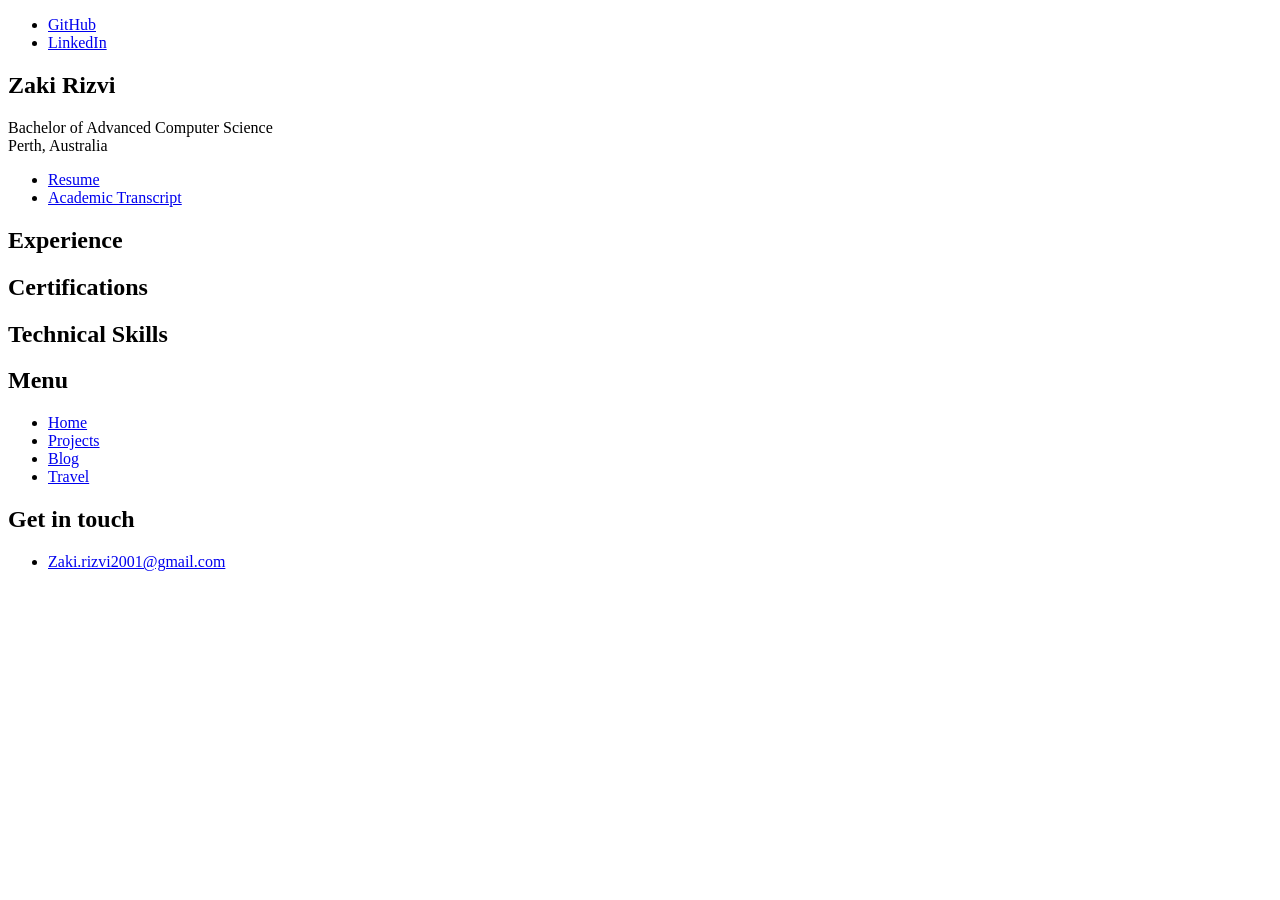
==== index.html @ 251b241b "Update index.html" ====
<!DOCTYPE HTML>
<html lang="en">
<head>
  <title>Zaki Rizvi</title>
  <meta charset="utf-8" />
  <meta name="viewport" content="width=device-width, initial-scale=1, user-scalable=no" />
  <meta http-equiv="Content-Language" content="en">

  <!-- CSS -->
  <link rel="stylesheet" href="assets/css/main.css" />
</head>

<body class="is-preload">

<div id="wrapper">

  <!-- Main -->
  <div id="main">
    <div class="inner">

      <!-- Header -->
      <header id="header">
        <a href="#sidebar" class="toggle"></a>

        <ul class="icons">
          <li>
            <a href="https://github.com/Reiser1" class="icon brands fa-github">
              <span class="label">GitHub</span>
            </a>
          </li>
          <li>
            <a href="https://www.linkedin.com/in/hasan-zaki-rizvi-b33695315/" class="icon brands fa-linkedin">
              <span class="label">LinkedIn</span>
            </a>
          </li>
        </ul>
      </header>

      <!-- Banner -->
      <section id="banner">
        <div class="content">
          <header>
            <h1>Zaki Rizvi</h1>
            <p>
              Bachelor of Advanced Computer Science<br/>
              Perth, Australia
            </p>
          </header>

          <ul class="actions">
            <li>
              <a href="pdf/Zaki_Rizvi_Resume.pdf" class="button primary big">
                Resume
              </a>
            </li>
            <li>
              <a href="pdf/Zaki_Rizvi_Transcript.pdf" class="button primary big">
                Academic Transcript
              </a>
            </li>
          </ul>
        </div>

        <!--
        <span class="image object">
          <img src="images/profile.png" alt="Zaki Rizvi" />
        </span>
        -->
      </section>

      <!-- Experience -->
      <section>
        <header class="major">
          <h2>Experience</h2>
        </header>

        <div class="features">
          <!-- commented content preserved -->
        </div>
      </section>

      <!-- Certifications -->
      <section>
        <header class="major">
          <h2>Certifications</h2>
        </header>

        <div class="features">
          <!-- commented content preserved -->
        </div>
      </section>

      <!-- Skills -->
      <section>
        <header class="major">
          <h2>Technical Skills</h2>
        </header>
        <!-- commented content preserved -->
      </section>

    </div>
  </div>

  <!-- Sidebar -->
  <div id="sidebar">
    <a href="#sidebar" class="toggle"></a>

    <div class="inner">

      <!-- Menu -->
      <nav id="menu">
        <header class="major">
          <h2>Menu</h2>
        </header>
        <ul>
          <li><a href="index.html">Home</a></li>
          <li><a href="projects.html">Projects</a></li>
          <li><a href="blog.html">Blog</a></li>
          <li><a href="travel.html">Travel</a></li>   
        </ul>
      </nav>

      <!-- Contact -->
      <section>
        <header class="major">
          <h2>Get in touch</h2>
        </header>

        <ul class="contact">
          <li class="icon solid fa-envelope">
            <a href="mailto:Zaki.rizvi2001@gmail.com">Zaki.rizvi2001@gmail.com</a>
          </li>
        </ul>
      </section>

    </div>
  </div>

</div>

<!-- Scripts -->
<script src="assets/js/jquery.min.js"></script>
<script src="assets/js/browser.min.js"></script>
<script src="assets/js/breakpoints.min.js"></script>
<script src="assets/js/util.js"></script>
<script src="assets/js/main.js"></script>

<script>
  document.addEventListener("DOMContentLoaded", function () {
    const toggles = document.querySelectorAll(".toggle");

    toggles.forEach(toggle => {
      toggle.addEventListener("click", function (e) {
        e.preventDefault();
        document.body.classList.toggle("is-menu-visible");
      });
    });
  });
</script>

</body>
</html>
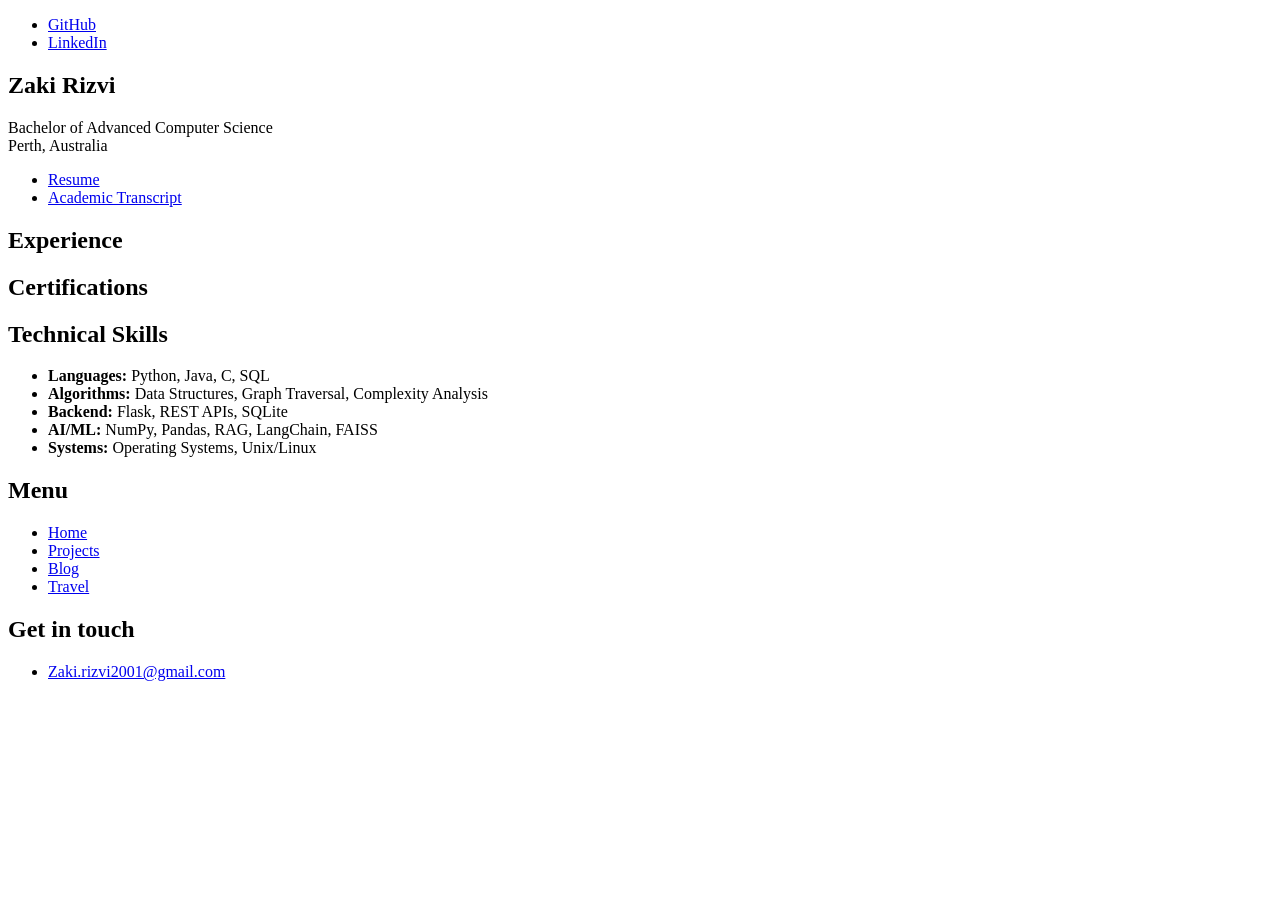
==== commit 9208bf91: "Added Technical Skills" ====
--- a/index.html
+++ b/index.html
@@ -95,9 +95,15 @@
         <header class="major">
           <h2>Technical Skills</h2>
         </header>
-        <!-- commented content preserved -->
+
+        <ul>
+          <li><strong>Languages:</strong> Python, Java, C, SQL</li>
+          <li><strong>Algorithms:</strong> Data Structures, Graph Traversal, Complexity Analysis</li>
+          <li><strong>Backend:</strong> Flask, REST APIs, SQLite</li>
+          <li><strong>AI/ML:</strong> NumPy, Pandas, RAG, LangChain, FAISS</li>
+          <li><strong>Systems:</strong> Operating Systems, Unix/Linux</li>
+        </ul>
       </section>
-
     </div>
   </div>
 
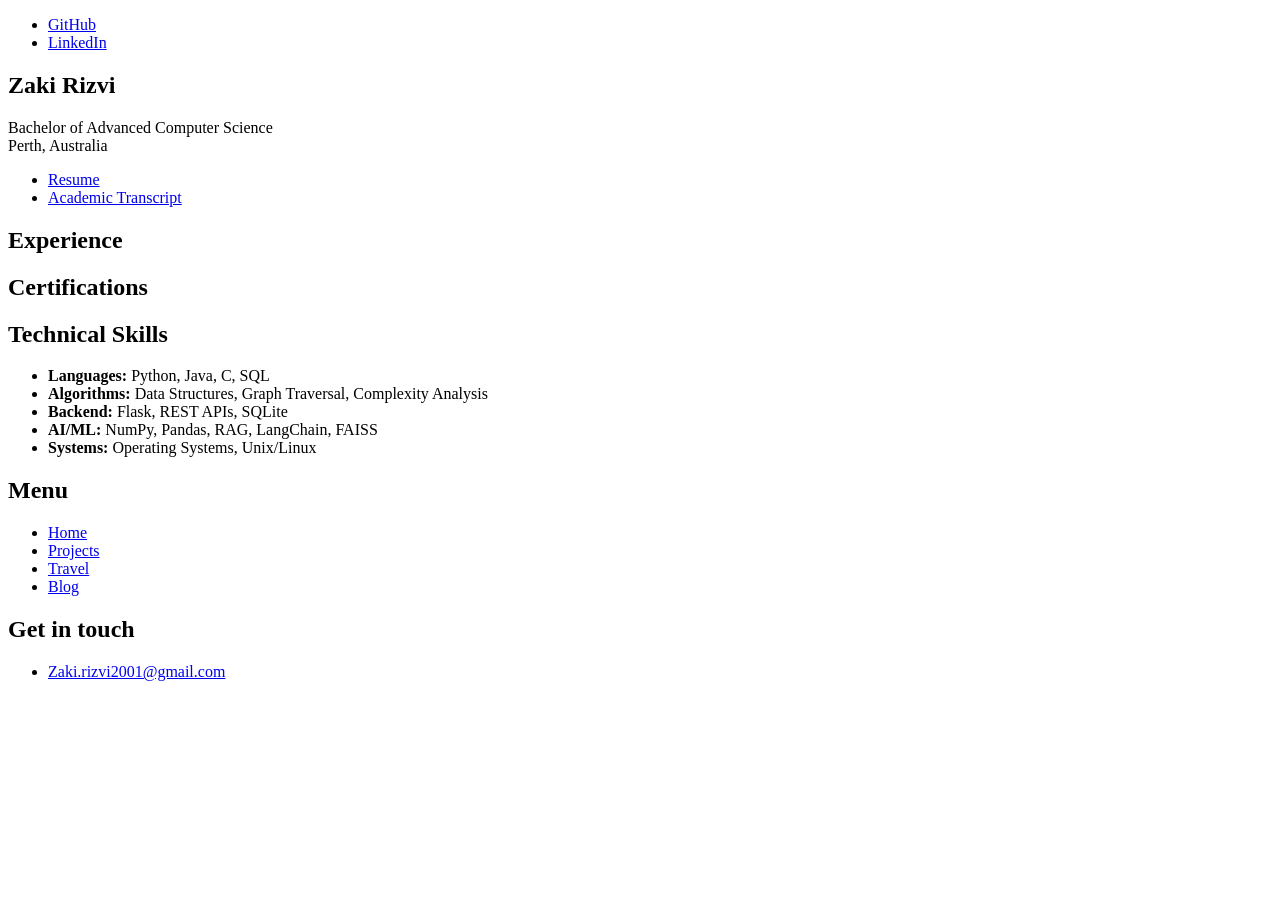
==== commit 484397cd: "Added Appropriate Styling" ====
--- a/index.html
+++ b/index.html
@@ -5,6 +5,16 @@
   <meta charset="utf-8" />
   <meta name="viewport" content="width=device-width, initial-scale=1, user-scalable=no" />
   <meta http-equiv="Content-Language" content="en">
+
+  <!-- Favicon -->
+  <link rel="icon" type="image/png" href="images/pfp.png">
+
+  <!-- Open Graph -->
+  <meta property="og:title" content="Zaki Rizvi">
+  <meta property="og:description" content="Penultimate Year of Bachelor of Advanced Computer Science">
+  <meta property="og:image" content="https://reiser1.github.io/images/pfp.png">
+  <meta property="og:url" content="https://reiser1.github.io">
+  <meta property="og:type" content="website">
 
   <!-- CSS -->
   <link rel="stylesheet" href="assets/css/main.css" />
@@ -121,8 +131,8 @@
         <ul>
           <li><a href="index.html">Home</a></li>
           <li><a href="projects.html">Projects</a></li>
+            <li><a href="travel.html">Travel</a></li>   
           <li><a href="blog.html">Blog</a></li>
-          <li><a href="travel.html">Travel</a></li>   
         </ul>
       </nav>
 
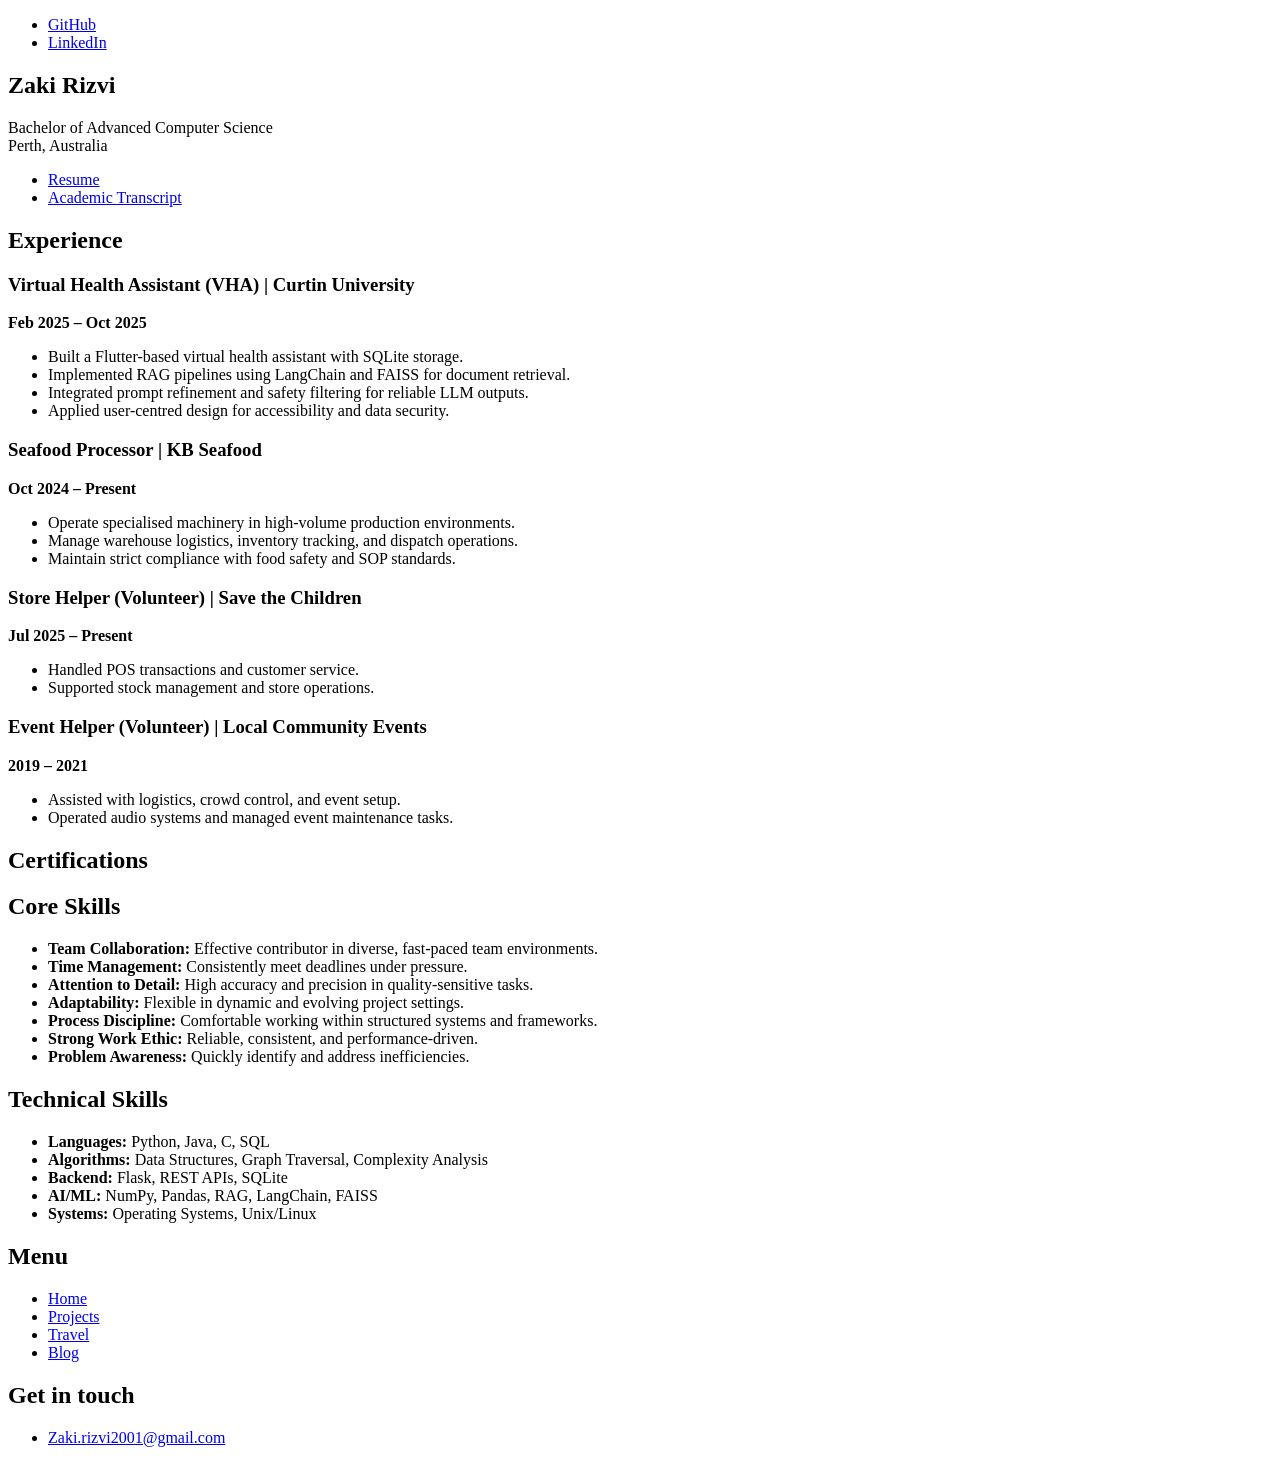
==== commit 6bcf4e6b: "Added Experience & Skills Details" ====
--- a/index.html
+++ b/index.html
@@ -85,7 +85,54 @@
         </header>
 
         <div class="features">
-          <!-- commented content preserved -->
+
+          <article>
+            <div class="content">
+              <h3>Virtual Health Assistant (VHA) | Curtin University</h3>
+              <p><strong>Feb 2025 – Oct 2025</strong></p>
+              <ul>
+                <li>Built a Flutter-based virtual health assistant with SQLite storage.</li>
+                <li>Implemented RAG pipelines using LangChain and FAISS for document retrieval.</li>
+                <li>Integrated prompt refinement and safety filtering for reliable LLM outputs.</li>
+                <li>Applied user-centred design for accessibility and data security.</li>
+              </ul>
+            </div>
+          </article>
+
+          <article>
+            <div class="content">
+              <h3>Seafood Processor | KB Seafood</h3>
+              <p><strong>Oct 2024 – Present</strong></p>
+              <ul>
+                <li>Operate specialised machinery in high-volume production environments.</li>
+                <li>Manage warehouse logistics, inventory tracking, and dispatch operations.</li>
+                <li>Maintain strict compliance with food safety and SOP standards.</li>
+              </ul>
+            </div>
+          </article>
+
+          <article>
+            <div class="content">
+              <h3>Store Helper (Volunteer) | Save the Children</h3>
+              <p><strong>Jul 2025 – Present</strong></p>
+              <ul>
+                <li>Handled POS transactions and customer service.</li>
+                <li>Supported stock management and store operations.</li>
+              </ul>
+            </div>
+          </article>
+
+          <article>
+            <div class="content">
+              <h3>Event Helper (Volunteer) | Local Community Events</h3>
+              <p><strong>2019 – 2021</strong></p>
+              <ul>
+                <li>Assisted with logistics, crowd control, and event setup.</li>
+                <li>Operated audio systems and managed event maintenance tasks.</li>
+              </ul>
+            </div>
+          </article>
+
         </div>
       </section>
 
@@ -100,7 +147,24 @@
         </div>
       </section>
 
-      <!-- Skills -->
+      <!-- Core Skills -->
+      <section>
+        <header class="major">
+          <h2>Core Skills</h2>
+        </header>
+
+        <ul>
+          <li><strong>Team Collaboration:</strong> Effective contributor in diverse, fast-paced team environments.</li>
+          <li><strong>Time Management:</strong> Consistently meet deadlines under pressure.</li>
+          <li><strong>Attention to Detail:</strong> High accuracy and precision in quality-sensitive tasks.</li>
+          <li><strong>Adaptability:</strong> Flexible in dynamic and evolving project settings.</li>
+          <li><strong>Process Discipline:</strong> Comfortable working within structured systems and frameworks.</li>
+          <li><strong>Strong Work Ethic:</strong> Reliable, consistent, and performance-driven.</li>
+          <li><strong>Problem Awareness:</strong> Quickly identify and address inefficiencies.</li>
+        </ul>
+      </section>
+
+      <!-- Technical Skills -->
       <section>
         <header class="major">
           <h2>Technical Skills</h2>
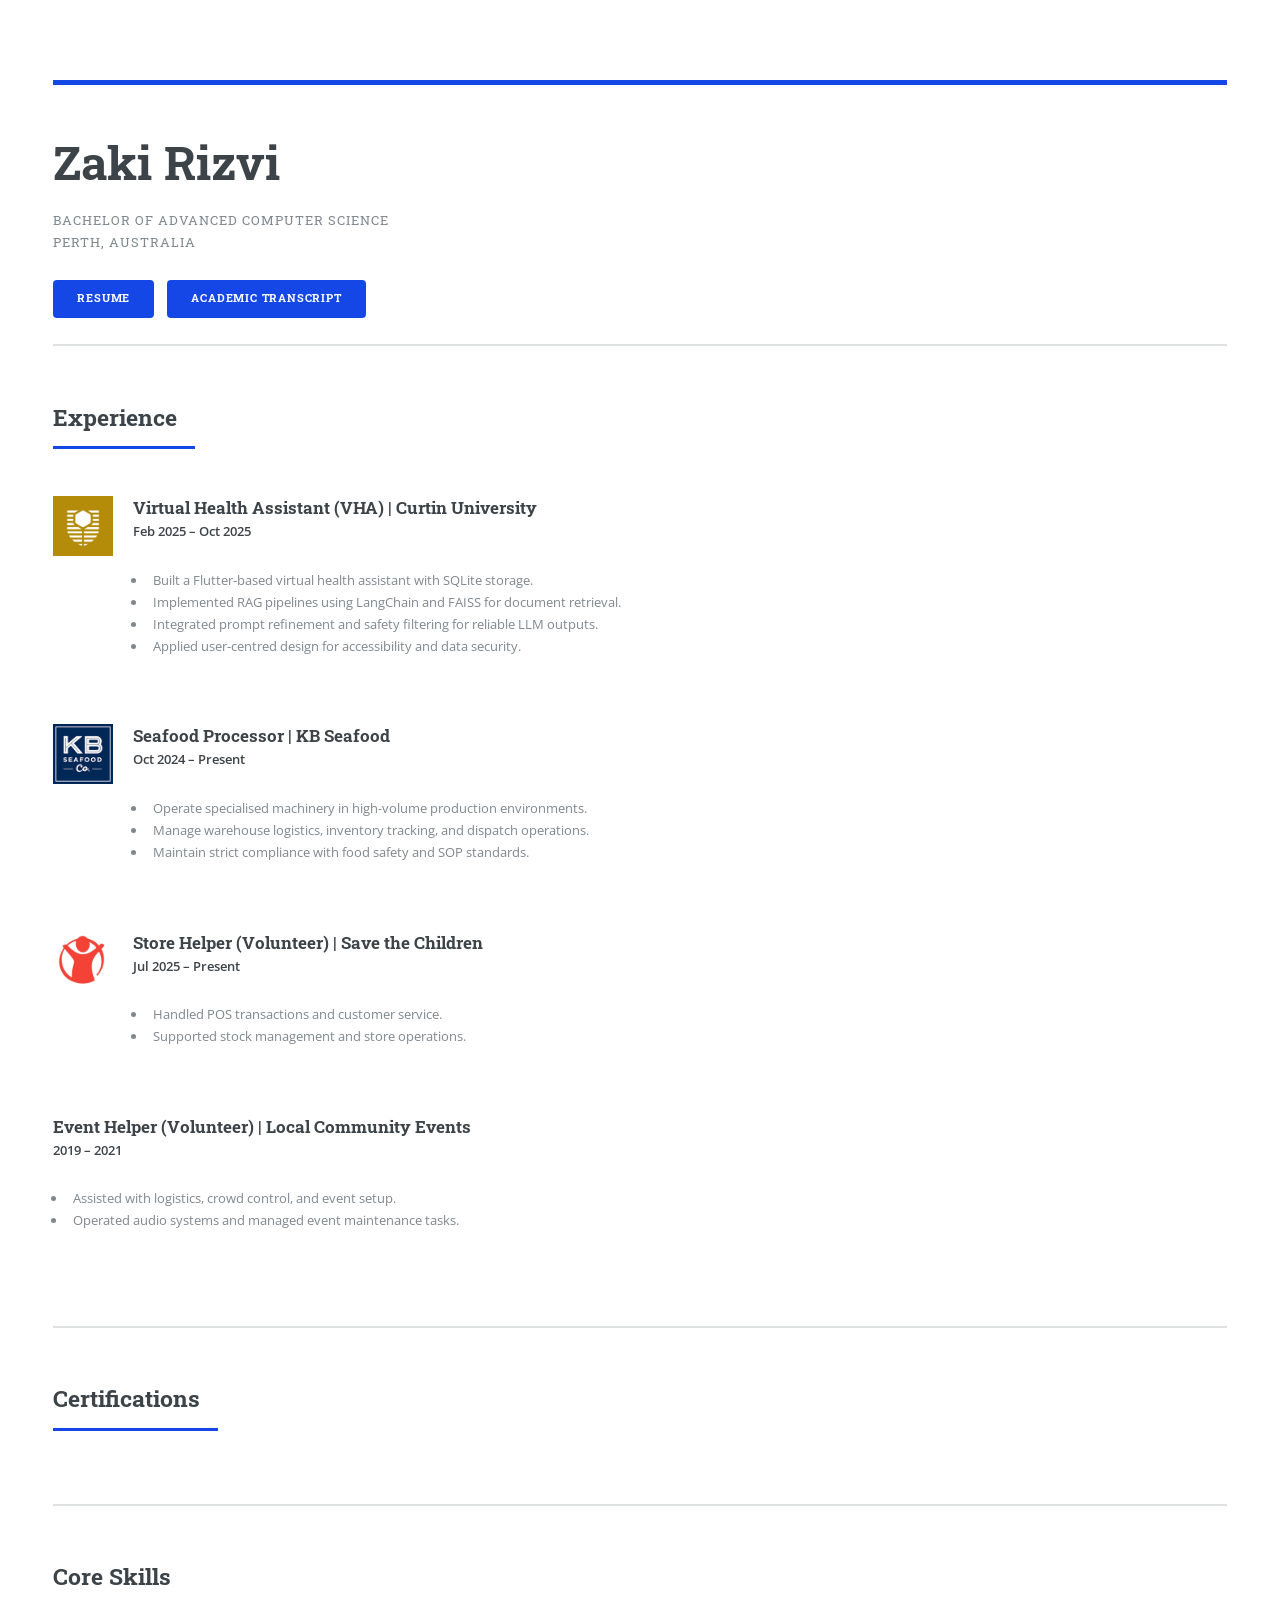
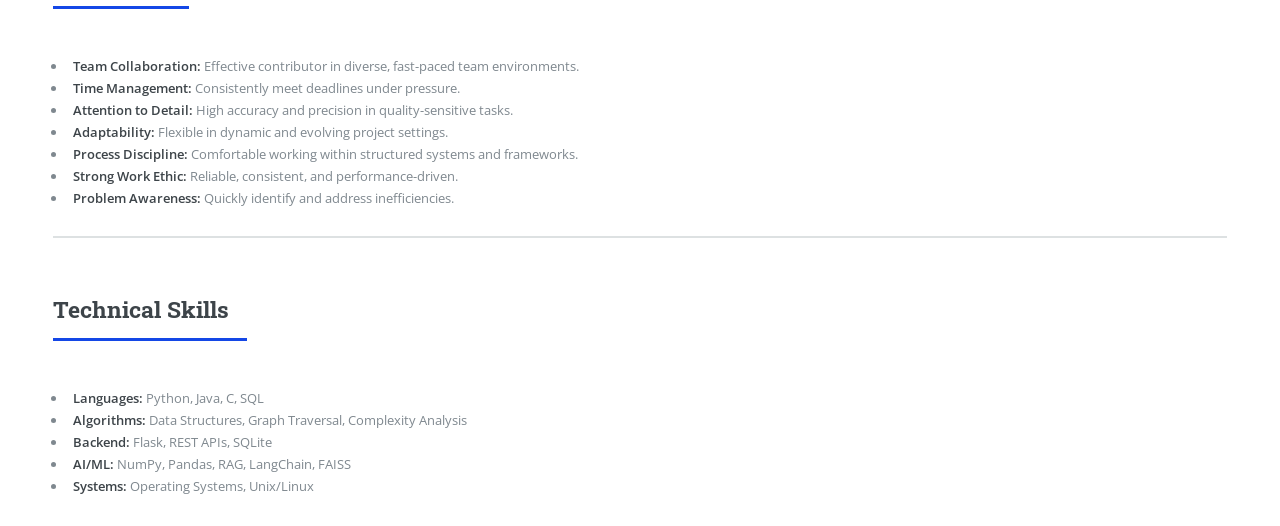
==== commit dca4d77e: "Added Logos" ====
--- a/index.html
+++ b/index.html
@@ -87,6 +87,9 @@
         <div class="features">
 
           <article>
+            <div class="logo">
+              <img src="images/CurtinUni_logo.jpg" alt="Curtin University logo">
+            </div>
             <div class="content">
               <h3>Virtual Health Assistant (VHA) | Curtin University</h3>
               <p><strong>Feb 2025 – Oct 2025</strong></p>
@@ -100,6 +103,9 @@
           </article>
 
           <article>
+            <div class="logo">
+              <img src="images/KBSeafood_logo.png" alt="KB Seafood logo">
+            </div>
             <div class="content">
               <h3>Seafood Processor | KB Seafood</h3>
               <p><strong>Oct 2024 – Present</strong></p>
@@ -112,6 +118,9 @@
           </article>
 
           <article>
+            <div class="logo">
+              <img src="images/SaveTheChildren_logo.jpg" alt="Save the Children logo">
+            </div>
             <div class="content">
               <h3>Store Helper (Volunteer) | Save the Children</h3>
               <p><strong>Jul 2025 – Present</strong></p>
--- a/assets/css/main.css
+++ b/assets/css/main.css
@@ -0,0 +1,3308 @@
+@import url(font-awesome.min.css);
+@import url("https://fonts.googleapis.com/css?family=Open+Sans:400,600,400italic,600italic|Roboto+Slab:400,700");
+
+html, body, div, span, applet, object,
+iframe, h1, h2, h3, h4, h5, h6, p, blockquote,
+pre, a, abbr, acronym, address, big, cite,
+code, del, dfn, em, img, ins, kbd, q, s, samp,
+small, strike, strong, sub, sup, tt, var, b,
+u, i, center, dl, dt, dd, ol, ul, li, fieldset,
+form, label, legend, table, caption, tbody,
+tfoot, thead, tr, th, td, article, aside,
+canvas, details, embed, figure, figcaption,
+footer, header, hgroup, menu, nav, output, ruby,
+section, summary, time, mark, audio, video {
+	margin: 0;
+	padding: 0;
+	border: 0;
+	font-size: 100%;
+	font: inherit;
+	vertical-align: baseline;}
+
+article, aside, details, figcaption, figure,
+footer, header, hgroup, menu, nav, section {
+	display: block;}
+
+body {
+	line-height: 1;
+}
+
+ol, ul {
+	list-style: none;
+}
+
+blockquote, q {
+	quotes: none;
+}
+
+	blockquote:before, blockquote:after, q:before, q:after {
+		content: '';
+		content: none;
+	}
+
+table {
+	border-collapse: collapse;
+	border-spacing: 0;
+}
+
+body {
+	-webkit-text-size-adjust: none;
+}
+
+mark {
+	background-color: transparent;
+	color: inherit;
+}
+
+input::-moz-focus-inner {
+	border: 0;
+	padding: 0;
+}
+
+input, select, textarea {
+	-moz-appearance: none;
+	-webkit-appearance: none;
+	-ms-appearance: none;
+	appearance: none;
+}
+
+/* Basic */
+
+	@-ms-viewport {
+		width: device-width;
+	}
+
+	body {
+		-ms-overflow-style: scrollbar;
+	}
+
+	@media screen and (max-width: 480px) {
+
+		html, body {
+			min-width: 320px;
+		}
+
+	}
+
+	html {
+		box-sizing: border-box;
+	}
+
+	*, *:before, *:after {
+		box-sizing: inherit;
+	}
+
+	body {
+		background: #ffffff;
+	}
+
+		body.is-preload *, body.is-preload *:before, body.is-preload *:after, body.is-resizing *, body.is-resizing *:before, body.is-resizing *:after {
+			-moz-animation: none !important;
+			-webkit-animation: none !important;
+			-ms-animation: none !important;
+			animation: none !important;
+			-moz-transition: none !important;
+			-webkit-transition: none !important;
+			-ms-transition: none !important;
+			transition: none !important;
+		}
+
+/* Type */
+
+	body, input, select, textarea {
+		color: #7f888f;
+		font-family: "Open Sans", sans-serif;
+		font-size: 13pt;
+		font-weight: 400;
+		line-height: 1.65;
+	}
+
+		@media screen and (max-width: 1680px) {
+
+			body, input, select, textarea {
+				font-size: 11pt;
+			}
+
+		}
+
+		@media screen and (max-width: 1280px) {
+
+			body, input, select, textarea {
+				font-size: 10pt;
+			}
+
+		}
+
+		@media screen and (max-width: 360px) {
+
+			body, input, select, textarea {
+				font-size: 9pt;
+			}
+
+		}
+
+	a {
+		-moz-transition: color 0.2s ease-in-out, border-bottom-color 0.2s ease-in-out;
+		-webkit-transition: color 0.2s ease-in-out, border-bottom-color 0.2s ease-in-out;
+		-ms-transition: color 0.2s ease-in-out, border-bottom-color 0.2s ease-in-out;
+		transition: color 0.2s ease-in-out, border-bottom-color 0.2s ease-in-out;
+		color: #1447E6;
+		text-decoration: none;
+	}
+
+		a:hover {
+			border-bottom-color: #1447E6;
+			color: #1447E6 !important;
+		}
+
+			a:hover strong {
+				color: inherit;
+			}
+
+	strong, b {
+		color: #3d4449;
+		font-weight: 600;
+	}
+
+	em, i {
+		font-style: italic;
+	}
+
+	p {
+		margin: 0 0 2em 0;
+	}
+
+	h1, h2, h3, h4, h5, h6 {
+		color: #3d4449;
+		font-family: "Roboto Slab", serif;
+		font-weight: 700;
+		line-height: 1.5;
+		margin: 0 0 1em 0;
+	}
+
+		h1 a, h2 a, h3 a, h4 a, h5 a, h6 a {
+			color: inherit;
+			text-decoration: none;
+			border-bottom: 0;
+		}
+
+	h1 {
+		font-size: 4em;
+		margin: 0 0 0.5em 0;
+		line-height: 1.3;
+	}
+
+	h2 {
+		font-size: 1.75em;
+	}
+
+	h3 {
+		font-size: 1.25em;
+	}
+
+	h4 {
+		font-size: 1.1em;
+	}
+
+	h5 {
+		font-size: 0.9em;
+	}
+
+	h6 {
+		font-size: 0.7em;
+	}
+
+	@media screen and (max-width: 1680px) {
+
+		h1 {
+			font-size: 3.5em;
+		}
+
+	}
+
+	@media screen and (max-width: 980px) {
+
+		h1 {
+			font-size: 3.25em;
+		}
+
+	}
+
+	@media screen and (max-width: 736px) {
+
+		h1 {
+			font-size: 2em;
+			line-height: 1.4;
+		}
+
+		h2 {
+			font-size: 1.5em;
+		}
+
+	}
+
+	sub {
+		font-size: 0.8em;
+		position: relative;
+		top: 0.5em;
+	}
+
+	sup {
+		font-size: 0.8em;
+		position: relative;
+		top: -0.5em;
+	}
+
+	blockquote {
+		border-left: solid 3px rgba(210, 215, 217, 0.75);
+		font-style: italic;
+		margin: 0 0 2em 0;
+		padding: 0.5em 0 0.5em 2em;
+	}
+
+	code {
+		background: rgba(230, 235, 237, 0.25);
+		border-radius: 0.375em;
+		border: solid 1px rgba(210, 215, 217, 0.75);
+		font-family: "Courier New", monospace;
+		font-size: 0.9em;
+		margin: 0 0.25em;
+		padding: 0.25em 0.65em;
+	}
+
+	pre {
+		-webkit-overflow-scrolling: touch;
+		font-family: "Courier New", monospace;
+		font-size: 0.9em;
+		margin: 0 0 2em 0;
+	}
+
+		pre code {
+			display: block;
+			line-height: 1.75;
+			padding: 1em 1.5em;
+			overflow-x: auto;
+		}
+
+	hr {
+		border: 0;
+		border-bottom: solid 1px rgba(210, 215, 217, 0.75);
+		margin: 2em 0;
+	}
+
+		hr.major {
+			margin: 3em 0;
+		}
+
+	.align-left {
+		text-align: left;
+	}
+
+	.align-center {
+		text-align: center;
+	}
+
+	.align-right {
+		text-align: right;
+	}
+
+/* Row */
+
+	.row {
+		display: flex;
+		flex-wrap: wrap;
+		box-sizing: border-box;
+		align-items: stretch;
+	}
+
+		.row > * {
+			box-sizing: border-box;
+		}
+
+		.row.gtr-uniform > * > :last-child {
+			margin-bottom: 0;
+		}
+
+		.row.aln-left {
+			justify-content: flex-start;
+		}
+
+		.row.aln-center {
+			justify-content: center;
+		}
+
+		.row.aln-right {
+			justify-content: flex-end;
+		}
+
+		.row.aln-top {
+			align-items: flex-start;
+		}
+
+		.row.aln-middle {
+			align-items: center;
+		}
+
+		.row.aln-bottom {
+			align-items: flex-end;
+		}
+
+		.row > .imp {
+			order: -1;
+		}
+
+		.row > .col-1 {
+			width: 8.3333333333%;
+		}
+
+		.row > .off-1 {
+			margin-left: 8.3333333333%;
+		}
+
+		.row > .col-2 {
+			width: 16.6666666667%;
+		}
+
+		.row > .off-2 {
+			margin-left: 16.6666666667%;
+		}
+
+		.row > .col-3 {
+			width: 25%;
+		}
+
+		.row > .off-3 {
+			margin-left: 25%;
+		}
+
+		.row > .col-4 {
+			width: 33.3333333333%;
+		}
+
+		.row > .off-4 {
+			margin-left: 33.3333333333%;
+		}
+
+		.row > .col-5 {
+			width: 41.6666666667%;
+		}
+
+		.row > .off-5 {
+			margin-left: 41.6666666667%;
+		}
+
+		.row > .col-6 {
+			width: 50%;
+		}
+
+		.row > .off-6 {
+			margin-left: 50%;
+		}
+
+		.row > .col-7 {
+			width: 58.3333333333%;
+		}
+
+		.row > .off-7 {
+			margin-left: 58.3333333333%;
+		}
+
+		.row > .col-8 {
+			width: 66.6666666667%;
+		}
+
+		.row > .off-8 {
+			margin-left: 66.6666666667%;
+		}
+
+		.row > .col-9 {
+			width: 75%;
+		}
+
+		.row > .off-9 {
+			margin-left: 75%;
+		}
+
+		.row > .col-10 {
+			width: 83.3333333333%;
+		}
+
+		.row > .off-10 {
+			margin-left: 83.3333333333%;
+		}
+
+		.row > .col-11 {
+			width: 91.6666666667%;
+		}
+
+		.row > .off-11 {
+			margin-left: 91.6666666667%;
+		}
+
+		.row > .col-12 {
+			width: 100%;
+		}
+
+		.row > .off-12 {
+			margin-left: 100%;
+		}
+
+		.row.gtr-0 {
+			margin-top: 0;
+			margin-left: 0em;
+		}
+
+			.row.gtr-0 > * {
+				padding: 0 0 0 0em;
+			}
+
+			.row.gtr-0.gtr-uniform {
+				margin-top: 0em;
+			}
+
+				.row.gtr-0.gtr-uniform > * {
+					padding-top: 0em;
+				}
+
+		.row.gtr-25 {
+			margin-top: 0;
+			margin-left: -0.375em;
+		}
+
+			.row.gtr-25 > * {
+				padding: 0 0 0 0.375em;
+			}
+
+			.row.gtr-25.gtr-uniform {
+				margin-top: -0.375em;
+			}
+
+				.row.gtr-25.gtr-uniform > * {
+					padding-top: 0.375em;
+				}
+
+		.row.gtr-50 {
+			margin-top: 0;
+			margin-left: -0.75em;
+		}
+
+			.row.gtr-50 > * {
+				padding: 0 0 0 0.75em;
+			}
+
+			.row.gtr-50.gtr-uniform {
+				margin-top: -0.75em;
+			}
+
+				.row.gtr-50.gtr-uniform > * {
+					padding-top: 0.75em;
+				}
+
+		.row {
+			margin-top: 0;
+			margin-left: -1.5em;
+		}
+
+			.row > * {
+				padding: 0 0 0 1.5em;
+			}
+
+			.row.gtr-uniform {
+				margin-top: -1.5em;
+			}
+
+				.row.gtr-uniform > * {
+					padding-top: 1.5em;
+				}
+
+		.row.gtr-150 {
+			margin-top: 0;
+			margin-left: -2.25em;
+		}
+
+			.row.gtr-150 > * {
+				padding: 0 0 0 2.25em;
+			}
+
+			.row.gtr-150.gtr-uniform {
+				margin-top: -2.25em;
+			}
+
+				.row.gtr-150.gtr-uniform > * {
+					padding-top: 2.25em;
+				}
+
+		.row.gtr-200 {
+			margin-top: 0;
+			margin-left: -3em;
+		}
+
+			.row.gtr-200 > * {
+				padding: 0 0 0 3em;
+			}
+
+			.row.gtr-200.gtr-uniform {
+				margin-top: -3em;
+			}
+
+				.row.gtr-200.gtr-uniform > * {
+					padding-top: 3em;
+				}
+
+		@media screen and (max-width: 1680px) {
+
+			.row {
+				display: flex;
+				flex-wrap: wrap;
+				box-sizing: border-box;
+				align-items: stretch;
+			}
+
+				.row > * {
+					box-sizing: border-box;
+				}
+
+				.row.gtr-uniform > * > :last-child {
+					margin-bottom: 0;
+				}
+
+				.row.aln-left {
+					justify-content: flex-start;
+				}
+
+				.row.aln-center {
+					justify-content: center;
+				}
+
+				.row.aln-right {
+					justify-content: flex-end;
+				}
+
+				.row.aln-top {
+					align-items: flex-start;
+				}
+
+				.row.aln-middle {
+					align-items: center;
+				}
+
+				.row.aln-bottom {
+					align-items: flex-end;
+				}
+
+				.row > .imp-xlarge {
+					order: -1;
+				}
+
+				.row > .col-1-xlarge {
+					width: 8.3333333333%;
+				}
+
+				.row > .off-1-xlarge {
+					margin-left: 8.3333333333%;
+				}
+
+				.row > .col-2-xlarge {
+					width: 16.6666666667%;
+				}
+
+				.row > .off-2-xlarge {
+					margin-left: 16.6666666667%;
+				}
+
+				.row > .col-3-xlarge {
+					width: 25%;
+				}
+
+				.row > .off-3-xlarge {
+					margin-left: 25%;
+				}
+
+				.row > .col-4-xlarge {
+					width: 33.3333333333%;
+				}
+
+				.row > .off-4-xlarge {
+					margin-left: 33.3333333333%;
+				}
+
+				.row > .col-5-xlarge {
+					width: 41.6666666667%;
+				}
+
+				.row > .off-5-xlarge {
+					margin-left: 41.6666666667%;
+				}
+
+				.row > .col-6-xlarge {
+					width: 50%;
+				}
+
+				.row > .off-6-xlarge {
+					margin-left: 50%;
+				}
+
+				.row > .col-7-xlarge {
+					width: 58.3333333333%;
+				}
+
+				.row > .off-7-xlarge {
+					margin-left: 58.3333333333%;
+				}
+
+				.row > .col-8-xlarge {
+					width: 66.6666666667%;
+				}
+
+				.row > .off-8-xlarge {
+					margin-left: 66.6666666667%;
+				}
+
+				.row > .col-9-xlarge {
+					width: 75%;
+				}
+
+				.row > .off-9-xlarge {
+					margin-left: 75%;
+				}
+
+				.row > .col-10-xlarge {
+					width: 83.3333333333%;
+				}
+
+				.row > .off-10-xlarge {
+					margin-left: 83.3333333333%;
+				}
+
+				.row > .col-11-xlarge {
+					width: 91.6666666667%;
+				}
+
+				.row > .off-11-xlarge {
+					margin-left: 91.6666666667%;
+				}
+
+				.row > .col-12-xlarge {
+					width: 100%;
+				}
+
+				.row > .off-12-xlarge {
+					margin-left: 100%;
+				}
+
+				.row.gtr-0 {
+					margin-top: 0;
+					margin-left: 0em;
+				}
+
+					.row.gtr-0 > * {
+						padding: 0 0 0 0em;
+					}
+
+					.row.gtr-0.gtr-uniform {
+						margin-top: 0em;
+					}
+
+						.row.gtr-0.gtr-uniform > * {
+							padding-top: 0em;
+						}
+
+				.row.gtr-25 {
+					margin-top: 0;
+					margin-left: -0.375em;
+				}
+
+					.row.gtr-25 > * {
+						padding: 0 0 0 0.375em;
+					}
+
+					.row.gtr-25.gtr-uniform {
+						margin-top: -0.375em;
+					}
+
+						.row.gtr-25.gtr-uniform > * {
+							padding-top: 0.375em;
+						}
+
+				.row.gtr-50 {
+					margin-top: 0;
+					margin-left: -0.75em;
+				}
+
+					.row.gtr-50 > * {
+						padding: 0 0 0 0.75em;
+					}
+
+					.row.gtr-50.gtr-uniform {
+						margin-top: -0.75em;
+					}
+
+						.row.gtr-50.gtr-uniform > * {
+							padding-top: 0.75em;
+						}
+
+				.row {
+					margin-top: 0;
+					margin-left: -1.5em;
+				}
+
+					.row > * {
+						padding: 0 0 0 1.5em;
+					}
+
+					.row.gtr-uniform {
+						margin-top: -1.5em;
+					}
+
+						.row.gtr-uniform > * {
+							padding-top: 1.5em;
+						}
+
+				.row.gtr-150 {
+					margin-top: 0;
+					margin-left: -2.25em;
+				}
+
+					.row.gtr-150 > * {
+						padding: 0 0 0 2.25em;
+					}
+
+					.row.gtr-150.gtr-uniform {
+						margin-top: -2.25em;
+					}
+
+						.row.gtr-150.gtr-uniform > * {
+							padding-top: 2.25em;
+						}
+
+				.row.gtr-200 {
+					margin-top: 0;
+					margin-left: -3em;
+				}
+
+					.row.gtr-200 > * {
+						padding: 0 0 0 3em;
+					}
+
+					.row.gtr-200.gtr-uniform {
+						margin-top: -3em;
+					}
+
+						.row.gtr-200.gtr-uniform > * {
+							padding-top: 3em;
+						}
+
+		}
+
+		@media screen and (max-width: 1280px) {
+
+			.row {
+				display: flex;
+				flex-wrap: wrap;
+				box-sizing: border-box;
+				align-items: stretch;
+			}
+
+				.row > * {
+					box-sizing: border-box;
+				}
+
+				.row.gtr-uniform > * > :last-child {
+					margin-bottom: 0;
+				}
+
+				.row.aln-left {
+					justify-content: flex-start;
+				}
+
+				.row.aln-center {
+					justify-content: center;
+				}
+
+				.row.aln-right {
+					justify-content: flex-end;
+				}
+
+				.row.aln-top {
+					align-items: flex-start;
+				}
+
+				.row.aln-middle {
+					align-items: center;
+				}
+
+				.row.aln-bottom {
+					align-items: flex-end;
+				}
+
+				.row > .imp-large {
+					order: -1;
+				}
+
+				.row > .col-1-large {
+					width: 8.3333333333%;
+				}
+
+				.row > .off-1-large {
+					margin-left: 8.3333333333%;
+				}
+
+				.row > .col-2-large {
+					width: 16.6666666667%;
+				}
+
+				.row > .off-2-large {
+					margin-left: 16.6666666667%;
+				}
+
+				.row > .col-3-large {
+					width: 25%;
+				}
+
+				.row > .off-3-large {
+					margin-left: 25%;
+				}
+
+				.row > .col-4-large {
+					width: 33.3333333333%;
+				}
+
+				.row > .off-4-large {
+					margin-left: 33.3333333333%;
+				}
+
+				.row > .col-5-large {
+					width: 41.6666666667%;
+				}
+
+				.row > .off-5-large {
+					margin-left: 41.6666666667%;
+				}
+
+				.row > .col-6-large {
+					width: 50%;
+				}
+
+				.row > .off-6-large {
+					margin-left: 50%;
+				}
+
+				.row > .col-7-large {
+					width: 58.3333333333%;
+				}
+
+				.row > .off-7-large {
+					margin-left: 58.3333333333%;
+				}
+
+				.row > .col-8-large {
+					width: 66.6666666667%;
+				}
+
+				.row > .off-8-large {
+					margin-left: 66.6666666667%;
+				}
+
+				.row > .col-9-large {
+					width: 75%;
+				}
+
+				.row > .off-9-large {
+					margin-left: 75%;
+				}
+
+				.row > .col-10-large {
+					width: 83.3333333333%;
+				}
+
+				.row > .off-10-large {
+					margin-left: 83.3333333333%;
+				}
+
+				.row > .col-11-large {
+					width: 91.6666666667%;
+				}
+
+				.row > .off-11-large {
+					margin-left: 91.6666666667%;
+				}
+
+				.row > .col-12-large {
+					width: 100%;
+				}
+
+				.row > .off-12-large {
+					margin-left: 100%;
+				}
+
+				.row.gtr-0 {
+					margin-top: 0;
+					margin-left: 0em;
+				}
+
+					.row.gtr-0 > * {
+						padding: 0 0 0 0em;
+					}
+
+					.row.gtr-0.gtr-uniform {
+						margin-top: 0em;
+					}
+
+						.row.gtr-0.gtr-uniform > * {
+							padding-top: 0em;
+						}
+
+				.row.gtr-25 {
+					margin-top: 0;
+					margin-left: -0.375em;
+				}
+
+					.row.gtr-25 > * {
+						padding: 0 0 0 0.375em;
+					}
+
+					.row.gtr-25.gtr-uniform {
+						margin-top: -0.375em;
+					}
+
+						.row.gtr-25.gtr-uniform > * {
+							padding-top: 0.375em;
+						}
+
+				.row.gtr-50 {
+					margin-top: 0;
+					margin-left: -0.75em;
+				}
+
+					.row.gtr-50 > * {
+						padding: 0 0 0 0.75em;
+					}
+
+					.row.gtr-50.gtr-uniform {
+						margin-top: -0.75em;
+					}
+
+						.row.gtr-50.gtr-uniform > * {
+							padding-top: 0.75em;
+						}
+
+				.row {
+					margin-top: 0;
+					margin-left: -1.5em;
+				}
+
+					.row > * {
+						padding: 0 0 0 1.5em;
+					}
+
+					.row.gtr-uniform {
+						margin-top: -1.5em;
+					}
+
+						.row.gtr-uniform > * {
+							padding-top: 1.5em;
+						}
+
+				.row.gtr-150 {
+					margin-top: 0;
+					margin-left: -2.25em;
+				}
+
+					.row.gtr-150 > * {
+						padding: 0 0 0 2.25em;
+					}
+
+					.row.gtr-150.gtr-uniform {
+						margin-top: -2.25em;
+					}
+
+						.row.gtr-150.gtr-uniform > * {
+							padding-top: 2.25em;
+						}
+
+				.row.gtr-200 {
+					margin-top: 0;
+					margin-left: -3em;
+				}
+
+					.row.gtr-200 > * {
+						padding: 0 0 0 3em;
+					}
+
+					.row.gtr-200.gtr-uniform {
+						margin-top: -3em;
+					}
+
+						.row.gtr-200.gtr-uniform > * {
+							padding-top: 3em;
+						}
+
+		}
+
+		@media screen and (max-width: 980px) {
+
+			.row {
+				display: flex;
+				flex-wrap: wrap;
+				box-sizing: border-box;
+				align-items: stretch;
+			}
+
+				.row > * {
+					box-sizing: border-box;
+				}
+
+				.row.gtr-uniform > * > :last-child {
+					margin-bottom: 0;
+				}
+
+				.row.aln-left {
+					justify-content: flex-start;
+				}
+
+				.row.aln-center {
+					justify-content: center;
+				}
+
+				.row.aln-right {
+					justify-content: flex-end;
+				}
+
+				.row.aln-top {
+					align-items: flex-start;
+				}
+
+				.row.aln-middle {
+					align-items: center;
+				}
+
+				.row.aln-bottom {
+					align-items: flex-end;
+				}
+
+				.row > .imp-medium {
+					order: -1;
+				}
+
+				.row > .col-1-medium {
+					width: 8.3333333333%;
+				}
+
+				.row > .off-1-medium {
+					margin-left: 8.3333333333%;
+				}
+
+				.row > .col-2-medium {
+					width: 16.6666666667%;
+				}
+
+				.row > .off-2-medium {
+					margin-left: 16.6666666667%;
+				}
+
+				.row > .col-3-medium {
+					width: 25%;
+				}
+
+				.row > .off-3-medium {
+					margin-left: 25%;
+				}
+
+				.row > .col-4-medium {
+					width: 33.3333333333%;
+				}
+
+				.row > .off-4-medium {
+					margin-left: 33.3333333333%;
+				}
+
+				.row > .col-5-medium {
+					width: 41.6666666667%;
+				}
+
+				.row > .off-5-medium {
+					margin-left: 41.6666666667%;
+				}
+
+				.row > .col-6-medium {
+					width: 50%;
+				}
+
+				.row > .off-6-medium {
+					margin-left: 50%;
+				}
+
+				.row > .col-7-medium {
+					width: 58.3333333333%;
+				}
+
+				.row > .off-7-medium {
+					margin-left: 58.3333333333%;
+				}
+
+				.row > .col-8-medium {
+					width: 66.6666666667%;
+				}
+
+				.row > .off-8-medium {
+					margin-left: 66.6666666667%;
+				}
+
+				.row > .col-9-medium {
+					width: 75%;
+				}
+
+				.row > .off-9-medium {
+					margin-left: 75%;
+				}
+
+				.row > .col-10-medium {
+					width: 83.3333333333%;
+				}
+
+				.row > .off-10-medium {
+					margin-left: 83.3333333333%;
+				}
+
+				.row > .col-11-medium {
+					width: 91.6666666667%;
+				}
+
+				.row > .off-11-medium {
+					margin-left: 91.6666666667%;
+				}
+
+				.row > .col-12-medium {
+					width: 100%;
+				}
+
+				.row > .off-12-medium {
+					margin-left: 100%;
+				}
+
+				.row.gtr-0 {
+					margin-top: 0;
+					margin-left: 0em;
+				}
+
+					.row.gtr-0 > * {
+						padding: 0 0 0 0em;
+					}
+
+					.row.gtr-0.gtr-uniform {
+						margin-top: 0em;
+					}
+
+						.row.gtr-0.gtr-uniform > * {
+							padding-top: 0em;
+						}
+
+				.row.gtr-25 {
+					margin-top: 0;
+					margin-left: -0.375em;
+				}
+
+					.row.gtr-25 > * {
+						padding: 0 0 0 0.375em;
+					}
+
+					.row.gtr-25.gtr-uniform {
+						margin-top: -0.375em;
+					}
+
+						.row.gtr-25.gtr-uniform > * {
+							padding-top: 0.375em;
+						}
+
+				.row.gtr-50 {
+					margin-top: 0;
+					margin-left: -0.75em;
+				}
+
+					.row.gtr-50 > * {
+						padding: 0 0 0 0.75em;
+					}
+
+					.row.gtr-50.gtr-uniform {
+						margin-top: -0.75em;
+					}
+
+						.row.gtr-50.gtr-uniform > * {
+							padding-top: 0.75em;
+						}
+
+				.row {
+					margin-top: 0;
+					margin-left: -1.5em;
+				}
+
+					.row > * {
+						padding: 0 0 0 1.5em;
+					}
+
+					.row.gtr-uniform {
+						margin-top: -1.5em;
+					}
+
+						.row.gtr-uniform > * {
+							padding-top: 1.5em;
+						}
+
+				.row.gtr-150 {
+					margin-top: 0;
+					margin-left: -2.25em;
+				}
+
+					.row.gtr-150 > * {
+						padding: 0 0 0 2.25em;
+					}
+
+					.row.gtr-150.gtr-uniform {
+						margin-top: -2.25em;
+					}
+
+						.row.gtr-150.gtr-uniform > * {
+							padding-top: 2.25em;
+						}
+
+				.row.gtr-200 {
+					margin-top: 0;
+					margin-left: -3em;
+				}
+
+					.row.gtr-200 > * {
+						padding: 0 0 0 3em;
+					}
+
+					.row.gtr-200.gtr-uniform {
+						margin-top: -3em;
+					}
+
+						.row.gtr-200.gtr-uniform > * {
+							padding-top: 3em;
+						}
+
+		}
+
+		@media screen and (max-width: 736px) {
+
+			.row {
+				display: flex;
+				flex-wrap: wrap;
+				box-sizing: border-box;
+				align-items: stretch;
+			}
+
+				.row > * {
+					box-sizing: border-box;
+				}
+
+				.row.gtr-uniform > * > :last-child {
+					margin-bottom: 0;
+				}
+
+				.row.aln-left {
+					justify-content: flex-start;
+				}
+
+				.row.aln-center {
+					justify-content: center;
+				}
+
+				.row.aln-right {
+					justify-content: flex-end;
+				}
+
+				.row.aln-top {
+					align-items: flex-start;
+				}
+
+				.row.aln-middle {
+					align-items: center;
+				}
+
+				.row.aln-bottom {
+					align-items: flex-end;
+				}
+
+				.row > .imp-small {
+					order: -1;
+				}
+
+				.row > .col-1-small {
+					width: 8.3333333333%;
+				}
+
+				.row > .off-1-small {
+					margin-left: 8.3333333333%;
+				}
+
+				.row > .col-2-small {
+					width: 16.6666666667%;
+				}
+
+				.row > .off-2-small {
+					margin-left: 16.6666666667%;
+				}
+
+				.row > .col-3-small {
+					width: 25%;
+				}
+
+				.row > .off-3-small {
+					margin-left: 25%;
+				}
+
+				.row > .col-4-small {
+					width: 33.3333333333%;
+				}
+
+				.row > .off-4-small {
+					margin-left: 33.3333333333%;
+				}
+
+				.row > .col-5-small {
+					width: 41.6666666667%;
+				}
+
+				.row > .off-5-small {
+					margin-left: 41.6666666667%;
+				}
+
+				.row > .col-6-small {
+					width: 50%;
+				}
+
+				.row > .off-6-small {
+					margin-left: 50%;
+				}
+
+				.row > .col-7-small {
+					width: 58.3333333333%;
+				}
+
+				.row > .off-7-small {
+					margin-left: 58.3333333333%;
+				}
+
+				.row > .col-8-small {
+					width: 66.6666666667%;
+				}
+
+				.row > .off-8-small {
+					margin-left: 66.6666666667%;
+				}
+
+				.row > .col-9-small {
+					width: 75%;
+				}
+
+				.row > .off-9-small {
+					margin-left: 75%;
+				}
+
+				.row > .col-10-small {
+					width: 83.3333333333%;
+				}
+
+				.row > .off-10-small {
+					margin-left: 83.3333333333%;
+				}
+
+				.row > .col-11-small {
+					width: 91.6666666667%;
+				}
+
+				.row > .off-11-small {
+					margin-left: 91.6666666667%;
+				}
+
+				.row > .col-12-small {
+					width: 100%;
+				}
+
+				.row > .off-12-small {
+					margin-left: 100%;
+				}
+
+				.row.gtr-0 {
+					margin-top: 0;
+					margin-left: 0em;
+				}
+
+					.row.gtr-0 > * {
+						padding: 0 0 0 0em;
+					}
+
+					.row.gtr-0.gtr-uniform {
+						margin-top: 0em;
+					}
+
+						.row.gtr-0.gtr-uniform > * {
+							padding-top: 0em;
+						}
+
+				.row.gtr-25 {
+					margin-top: 0;
+					margin-left: -0.375em;
+				}
+
+					.row.gtr-25 > * {
+						padding: 0 0 0 0.375em;
+					}
+
+					.row.gtr-25.gtr-uniform {
+						margin-top: -0.375em;
+					}
+
+						.row.gtr-25.gtr-uniform > * {
+							padding-top: 0.375em;
+						}
+
+				.row.gtr-50 {
+					margin-top: 0;
+					margin-left: -0.75em;
+				}
+
+					.row.gtr-50 > * {
+						padding: 0 0 0 0.75em;
+					}
+
+					.row.gtr-50.gtr-uniform {
+						margin-top: -0.75em;
+					}
+
+						.row.gtr-50.gtr-uniform > * {
+							padding-top: 0.75em;
+						}
+
+				.row {
+					margin-top: 0;
+					margin-left: -1.5em;
+				}
+
+					.row > * {
+						padding: 0 0 0 1.5em;
+					}
+
+					.row.gtr-uniform {
+						margin-top: -1.5em;
+					}
+
+						.row.gtr-uniform > * {
+							padding-top: 1.5em;
+						}
+
+				.row.gtr-150 {
+					margin-top: 0;
+					margin-left: -2.25em;
+				}
+
+					.row.gtr-150 > * {
+						padding: 0 0 0 2.25em;
+					}
+
+					.row.gtr-150.gtr-uniform {
+						margin-top: -2.25em;
+					}
+
+						.row.gtr-150.gtr-uniform > * {
+							padding-top: 2.25em;
+						}
+
+				.row.gtr-200 {
+					margin-top: 0;
+					margin-left: -3em;
+				}
+
+					.row.gtr-200 > * {
+						padding: 0 0 0 3em;
+					}
+
+					.row.gtr-200.gtr-uniform {
+						margin-top: -3em;
+					}
+
+						.row.gtr-200.gtr-uniform > * {
+							padding-top: 3em;
+						}
+
+		}
+
+		@media screen and (max-width: 480px) {
+
+			.row {
+				display: flex;
+				flex-wrap: wrap;
+				box-sizing: border-box;
+				align-items: stretch;
+			}
+
+				.row > * {
+					box-sizing: border-box;
+				}
+
+				.row.gtr-uniform > * > :last-child {
+					margin-bottom: 0;
+				}
+
+				.row.aln-left {
+					justify-content: flex-start;
+				}
+
+				.row.aln-center {
+					justify-content: center;
+				}
+
+				.row.aln-right {
+					justify-content: flex-end;
+				}
+
+				.row.aln-top {
+					align-items: flex-start;
+				}
+
+				.row.aln-middle {
+					align-items: center;
+				}
+
+				.row.aln-bottom {
+					align-items: flex-end;
+				}
+
+				.row > .imp-xsmall {
+					order: -1;
+				}
+
+				.row > .col-1-xsmall {
+					width: 8.3333333333%;
+				}
+
+				.row > .off-1-xsmall {
+					margin-left: 8.3333333333%;
+				}
+
+				.row > .col-2-xsmall {
+					width: 16.6666666667%;
+				}
+
+				.row > .off-2-xsmall {
+					margin-left: 16.6666666667%;
+				}
+
+				.row > .col-3-xsmall {
+					width: 25%;
+				}
+
+				.row > .off-3-xsmall {
+					margin-left: 25%;
+				}
+
+				.row > .col-4-xsmall {
+					width: 33.3333333333%;
+				}
+
+				.row > .off-4-xsmall {
+					margin-left: 33.3333333333%;
+				}
+
+				.row > .col-5-xsmall {
+					width: 41.6666666667%;
+				}
+
+				.row > .off-5-xsmall {
+					margin-left: 41.6666666667%;
+				}
+
+				.row > .col-6-xsmall {
+					width: 50%;
+				}
+
+				.row > .off-6-xsmall {
+					margin-left: 50%;
+				}
+
+				.row > .col-7-xsmall {
+					width: 58.3333333333%;
+				}
+
+				.row > .off-7-xsmall {
+					margin-left: 58.3333333333%;
+				}
+
+				.row > .col-8-xsmall {
+					width: 66.6666666667%;
+				}
+
+				.row > .off-8-xsmall {
+					margin-left: 66.6666666667%;
+				}
+
+				.row > .col-9-xsmall {
+					width: 75%;
+				}
+
+				.row > .off-9-xsmall {
+					margin-left: 75%;
+				}
+
+				.row > .col-10-xsmall {
+					width: 83.3333333333%;
+				}
+
+				.row > .off-10-xsmall {
+					margin-left: 83.3333333333%;
+				}
+
+				.row > .col-11-xsmall {
+					width: 91.6666666667%;
+				}
+
+				.row > .off-11-xsmall {
+					margin-left: 91.6666666667%;
+				}
+
+				.row > .col-12-xsmall {
+					width: 100%;
+				}
+
+				.row > .off-12-xsmall {
+					margin-left: 100%;
+				}
+
+				.row.gtr-0 {
+					margin-top: 0;
+					margin-left: 0em;
+				}
+
+					.row.gtr-0 > * {
+						padding: 0 0 0 0em;
+					}
+
+					.row.gtr-0.gtr-uniform {
+						margin-top: 0em;
+					}
+
+						.row.gtr-0.gtr-uniform > * {
+							padding-top: 0em;
+						}
+
+				.row.gtr-25 {
+					margin-top: 0;
+					margin-left: -0.375em;
+				}
+
+					.row.gtr-25 > * {
+						padding: 0 0 0 0.375em;
+					}
+
+					.row.gtr-25.gtr-uniform {
+						margin-top: -0.375em;
+					}
+
+						.row.gtr-25.gtr-uniform > * {
+							padding-top: 0.375em;
+						}
+
+				.row.gtr-50 {
+					margin-top: 0;
+					margin-left: -0.75em;
+				}
+
+					.row.gtr-50 > * {
+						padding: 0 0 0 0.75em;
+					}
+
+					.row.gtr-50.gtr-uniform {
+						margin-top: -0.75em;
+					}
+
+						.row.gtr-50.gtr-uniform > * {
+							padding-top: 0.75em;
+						}
+
+				.row {
+					margin-top: 0;
+					margin-left: -1.5em;
+				}
+
+					.row > * {
+						padding: 0 0 0 1.5em;
+					}
+
+					.row.gtr-uniform {
+						margin-top: -1.5em;
+					}
+
+						.row.gtr-uniform > * {
+							padding-top: 1.5em;
+						}
+
+				.row.gtr-150 {
+					margin-top: 0;
+					margin-left: -2.25em;
+				}
+
+					.row.gtr-150 > * {
+						padding: 0 0 0 2.25em;
+					}
+
+					.row.gtr-150.gtr-uniform {
+						margin-top: -2.25em;
+					}
+
+						.row.gtr-150.gtr-uniform > * {
+							padding-top: 2.25em;
+						}
+
+				.row.gtr-200 {
+					margin-top: 0;
+					margin-left: -3em;
+				}
+
+					.row.gtr-200 > * {
+						padding: 0 0 0 3em;
+					}
+
+					.row.gtr-200.gtr-uniform {
+						margin-top: -3em;
+					}
+
+						.row.gtr-200.gtr-uniform > * {
+							padding-top: 3em;
+						}
+
+		}
+
+/* Section/Article */
+
+	section.special, article.special {
+		text-align: center;
+	}
+
+	header p {
+		font-family: "Roboto Slab", serif;
+		font-size: 1em;
+		font-weight: 400;
+		letter-spacing: 0.075em;
+		margin-top: -0.5em;
+		text-transform: uppercase;
+	}
+
+	header.major > :last-child {
+		border-bottom: solid 3px #1447E6;
+		display: inline-block;
+		margin: 0 0 2em 0;
+		padding: 0 0.75em 0.5em 0;
+	}
+
+	header.main > :last-child {
+		margin: 0 0 1em 0;
+	}
+
+/* Box */
+
+	.box {
+		border-radius: 0.375em;
+		border: solid 1px rgba(210, 215, 217, 0.75);
+		margin-bottom: 2em;
+		padding: 1.5em;
+	}
+
+		.box > :last-child,
+		.box > :last-child > :last-child,
+		.box > :last-child > :last-child > :last-child {
+			margin-bottom: 0;
+		}
+
+		.box.alt {
+			border: 0;
+			border-radius: 0;
+			padding: 0;
+		}
+
+/* Icon */
+
+	.icon {
+		text-decoration: none;
+		border-bottom: none;
+		position: relative;
+		border-radius: 0.6em;
+	}
+
+		.icon:before {
+			-moz-osx-font-smoothing: grayscale;
+			-webkit-font-smoothing: antialiased;
+			font-family: FontAwesome;
+			font-style: normal;
+			font-weight: normal;
+			text-transform: none !important;
+		}
+
+		.icon > .label {
+			display: none;
+		}
+
+/* Image */
+
+	.image {
+		border-radius: 0.375em;
+		border: 0;
+		display: inline-block;
+		position: relative;
+	}
+
+		.image img {
+			border-radius: 0.375em;
+			display: block;
+		}
+
+		.image.left, .image.right {
+			max-width: 40%;
+		}
+
+			.image.left img, .image.right img {
+				width: 100%;
+			}
+
+		.image.left {
+			float: left;
+			padding: 0 1.5em 1em 0;
+			top: 0.25em;
+		}
+
+		.image.right {
+			float: right;
+			padding: 0 0 1em 1.5em;
+			top: 0.25em;
+		}
+
+		.image.fit {
+			display: block;
+			margin: 0 0 2em 0;
+			width: 100%;
+		}
+
+			.image.fit img {
+				width: 100%;
+			}
+
+		.image.main {
+			display: block;
+			margin: 0 0 3em 0;
+			width: 100%;
+		}
+
+			.image.main img {
+				width: 100%;
+			}
+
+	a.image {
+		overflow: hidden;
+	}
+
+		a.image img {
+			-moz-transition: -moz-transform 0.2s ease;
+			-webkit-transition: -webkit-transform 0.2s ease;
+			-ms-transition: -ms-transform 0.2s ease;
+			transition: transform 0.2s ease;
+		}
+
+		a.image:hover img {
+			-moz-transform: scale(1.075);
+			-webkit-transform: scale(1.075);
+			-ms-transform: scale(1.075);
+			transform: scale(1.075);
+		}
+
+/* List */
+
+	ol {
+		list-style: decimal;
+		margin: 0 0 2em 0;
+		padding-left: 1.25em;
+	}
+
+		ol li {
+			padding-left: 0.25em;
+		}
+
+	ul {
+		list-style: disc;
+		margin: 0 0 2em 0;
+		padding-left: 1em;
+	}
+
+		ul li {
+			padding-left: 0.5em;
+		}
+
+		ul.alt {
+			list-style: none;
+			padding-left: 0;
+		}
+
+			ul.alt li {
+				border-top: solid 1px rgba(210, 215, 217, 0.75);
+				padding: 0.5em 0;
+			}
+
+				ul.alt li:first-child {
+					border-top: 0;
+					padding-top: 0;
+				}
+
+	dl {
+		margin: 0 0 2em 0;
+	}
+
+		dl dt {
+			display: block;
+			font-weight: 600;
+			margin: 0 0 1em 0;
+		}
+
+		dl dd {
+			margin-left: 2em;
+		}
+
+/* Actions */
+
+	ul.actions {
+		display: -moz-flex;
+		display: -webkit-flex;
+		display: -ms-flex;
+		display: flex;
+		cursor: default;
+		list-style: none;
+		margin-left: -1em;
+		padding-left: 0;
+	}
+
+		ul.actions li {
+			padding: 0 0 0 1em;
+			vertical-align: middle;
+		}
+
+		ul.actions.special {
+			-moz-justify-content: center;
+			-webkit-justify-content: center;
+			-ms-justify-content: center;
+			justify-content: center;
+			width: 100%;
+			margin-left: 0;
+		}
+
+			ul.actions.special li:first-child {
+				padding-left: 0;
+			}
+
+		ul.actions.stacked {
+			-moz-flex-direction: column;
+			-webkit-flex-direction: column;
+			-ms-flex-direction: column;
+			flex-direction: column;
+			margin-left: 0;
+		}
+
+			ul.actions.stacked li {
+				padding: 1.3em 0 0 0;
+			}
+
+				ul.actions.stacked li:first-child {
+					padding-top: 0;
+				}
+
+		ul.actions.fit {
+			width: calc(100% + 1em);
+		}
+
+			ul.actions.fit li {
+				-moz-flex-grow: 1;
+				-webkit-flex-grow: 1;
+				-ms-flex-grow: 1;
+				flex-grow: 1;
+				-moz-flex-shrink: 1;
+				-webkit-flex-shrink: 1;
+				-ms-flex-shrink: 1;
+				flex-shrink: 1;
+				width: 100%;
+			}
+
+				ul.actions.fit li > * {
+					width: 100%;
+				}
+
+			ul.actions.fit.stacked {
+				width: 100%;
+			}
+
+/* Icons */
+
+	ul.icons {
+		cursor: default;
+		list-style: none;
+		padding-left: 0;
+	}
+
+		ul.icons li {
+			display: inline-block;
+			padding: 0 1em 0 0;
+		}
+
+			ul.icons li:last-child {
+				padding-right: 0;
+			}
+
+			ul.icons li .icon {
+				color: inherit;
+			}
+
+				ul.icons li .icon:before {
+					font-size: 1.25em;
+				}
+
+/* Contact */
+
+	ul.contact {
+		list-style: none;
+		padding: 0;
+	}
+
+		ul.contact li {
+			text-decoration: none;
+			border-top: solid 1px rgba(210, 215, 217, 0.75);
+			margin: 1.5em 0 0 0;
+			padding: 1.5em 0 0 3em;
+			position: relative;
+		}
+
+			ul.contact li:before {
+				-moz-osx-font-smoothing: grayscale;
+				-webkit-font-smoothing: antialiased;
+				font-family: FontAwesome;
+				font-style: normal;
+				font-weight: normal;
+				text-transform: none !important;
+			}
+
+			ul.contact li:before {
+				color: #1447E6;
+				display: inline-block;
+				font-size: 1.5em;
+				height: 1.125em;
+				left: 0;
+				line-height: 1.125em;
+				position: absolute;
+				text-align: center;
+				top: 1em;
+				width: 1.5em;
+			}
+
+			ul.contact li:first-child {
+				border-top: 0;
+				margin-top: 0;
+				padding-top: 0;
+			}
+
+				ul.contact li:first-child:before {
+					top: 0;
+				}
+
+			ul.contact li a {
+				color: inherit;
+			}
+
+/* Pagination */
+
+	ul.pagination {
+		cursor: default;
+		list-style: none;
+		padding-left: 0;
+	}
+
+		ul.pagination li {
+			display: inline-block;
+			padding-left: 0;
+			vertical-align: middle;
+		}
+
+			ul.pagination li > .page {
+				-moz-transition: background-color 0.2s ease-in-out, color 0.2s ease-in-out;
+				-webkit-transition: background-color 0.2s ease-in-out, color 0.2s ease-in-out;
+				-ms-transition: background-color 0.2s ease-in-out, color 0.2s ease-in-out;
+				transition: background-color 0.2s ease-in-out, color 0.2s ease-in-out;
+				border-bottom: 0;
+				border-radius: 0.375em;
+				display: inline-block;
+				font-size: 0.8em;
+				font-weight: 600;
+				height: 2em;
+				line-height: 2em;
+				margin: 0 0.125em;
+				min-width: 2em;
+				padding: 0 0.5em;
+				text-align: center;
+			}
+
+				ul.pagination li > .page.active {
+					background-color: #1447E6;
+					color: #ffffff !important;
+				}
+
+					ul.pagination li > .page.active:hover {
+						background-color: #f67878;
+					}
+
+					ul.pagination li > .page.active:active {
+						background-color: #f45c5c;
+					}
+
+			ul.pagination li:first-child {
+				padding-right: 0.75em;
+			}
+
+			ul.pagination li:last-child {
+				padding-left: 0.75em;
+			}
+
+		@media screen and (max-width: 480px) {
+
+			ul.pagination li:nth-child(n+2):nth-last-child(n+2) {
+				display: none;
+			}
+
+			ul.pagination li:first-child {
+				padding-right: 0;
+			}
+
+		}
+
+/* Table */
+
+	.table-wrapper {
+		-webkit-overflow-scrolling: touch;
+		overflow-x: auto;
+	}
+
+	table {
+		margin: 0 0 2em 0;
+		width: 100%;
+	}
+
+		table tbody tr {
+			border: solid 1px rgba(210, 215, 217, 0.75);
+			border-left: 0;
+			border-right: 0;
+		}
+
+			table tbody tr:nth-child(2n + 1) {
+				background-color: rgba(230, 235, 237, 0.25);
+			}
+
+		table td {
+			padding: 0.75em 0.75em;
+		}
+
+		table th {
+			color: #3d4449;
+			font-size: 0.9em;
+			font-weight: 600;
+			padding: 0 0.75em 0.75em 0.75em;
+			text-align: left;
+		}
+
+		table thead {
+			border-bottom: solid 2px rgba(210, 215, 217, 0.75);
+		}
+
+		table tfoot {
+			border-top: solid 2px rgba(210, 215, 217, 0.75);
+		}
+
+		table.alt {
+			border-collapse: separate;
+		}
+
+			table.alt tbody tr td {
+				border: solid 1px rgba(210, 215, 217, 0.75);
+				border-left-width: 0;
+				border-top-width: 0;
+			}
+
+				table.alt tbody tr td:first-child {
+					border-left-width: 1px;
+				}
+
+			table.alt tbody tr:first-child td {
+				border-top-width: 1px;
+			}
+
+			table.alt thead {
+				border-bottom: 0;
+			}
+
+			table.alt tfoot {
+				border-top: 0;
+			}
+
+/* Button */
+
+	input[type="submit"],
+	input[type="reset"],
+	input[type="button"],
+	button,
+	.button {
+		-moz-appearance: none;
+		-webkit-appearance: none;
+		-ms-appearance: none;
+		appearance: none;
+		-moz-transition: background-color 0.2s ease-in-out, color 0.2s ease-in-out;
+		-webkit-transition: background-color 0.2s ease-in-out, color 0.2s ease-in-out;
+		-ms-transition: background-color 0.2s ease-in-out, color 0.2s ease-in-out;
+		transition: background-color 0.2s ease-in-out, color 0.2s ease-in-out;
+		background-color: transparent;
+		border-radius: 0.375em;
+		border: 0;
+		box-shadow: inset 0 0 0 2px #1447E6;
+		color: #1447E6 !important;
+		cursor: pointer;
+		display: inline-block;
+		font-family: "Roboto Slab", serif;
+		font-size: 0.8em;
+		font-weight: 700;
+		height: 3.5em;
+		letter-spacing: 0.075em;
+		line-height: 3.5em;
+		padding: 0 2.25em;
+		text-align: center;
+		text-decoration: none;
+		text-transform: uppercase;
+		white-space: nowrap;
+	}
+
+		input[type="submit"]:hover,
+		input[type="reset"]:hover,
+		input[type="button"]:hover,
+		button:hover,
+		.button:hover {
+			background-color: rgba(245, 106, 106, 0.05);
+		}
+
+		input[type="submit"]:active,
+		input[type="reset"]:active,
+		input[type="button"]:active,
+		button:active,
+		.button:active {
+			background-color: rgba(245, 106, 106, 0.15);
+		}
+
+		input[type="submit"].icon:before,
+		input[type="reset"].icon:before,
+		input[type="button"].icon:before,
+		button.icon:before,
+		.button.icon:before {
+			margin-right: 0.5em;
+		}
+
+		input[type="submit"].fit,
+		input[type="reset"].fit,
+		input[type="button"].fit,
+		button.fit,
+		.button.fit {
+			width: 100%;
+		}
+
+		input[type="submit"].small,
+		input[type="reset"].small,
+		input[type="button"].small,
+		button.small,
+		.button.small {
+			font-size: 0.6em;
+		}
+
+		input[type="submit"].large,
+		input[type="reset"].large,
+		input[type="button"].large,
+		button.large,
+		.button.large {
+			font-size: 1em;
+			height: 3.65em;
+			line-height: 3.65em;
+		}
+
+		input[type="submit"].primary,
+		input[type="reset"].primary,
+		input[type="button"].primary,
+		button.primary,
+		.button.primary {
+			background-color: #1447E6;
+			box-shadow: none;
+			color: #ffffff !important;
+		}
+
+			input[type="submit"].primary:hover,
+			input[type="reset"].primary:hover,
+			input[type="button"].primary:hover,
+			button.primary:hover,
+			.button.primary:hover {
+				background-color: #2258B0;
+			}
+
+			input[type="submit"].primary:active,
+			input[type="reset"].primary:active,
+			input[type="button"].primary:active,
+			button.primary:active,
+			.button.primary:active {
+				background-color: #2258B0;
+			}
+
+		input[type="submit"].disabled, input[type="submit"]:disabled,
+		input[type="reset"].disabled,
+		input[type="reset"]:disabled,
+		input[type="button"].disabled,
+		input[type="button"]:disabled,
+		button.disabled,
+		button:disabled,
+		.button.disabled,
+		.button:disabled {
+			pointer-events: none;
+			opacity: 0.25;
+		}
+
+/* Mini Posts */
+
+	.mini-posts article {
+		border-top: solid 1px rgba(210, 215, 217, 0.75);
+		margin-top: 2em;
+		padding-top: 2em;
+	}
+
+		.mini-posts article .image {
+			display: block;
+			margin: 0 0 1.5em 0;
+		}
+
+			.mini-posts article .image img {
+				display: block;
+				width: 100%;
+			}
+
+		.mini-posts article:first-child {
+			border-top: 0;
+			margin-top: 0;
+			padding-top: 0;
+		}
+
+/* Features */
+
+	.features {
+		display: -moz-flex;
+		display: -webkit-flex;
+		display: -ms-flex;
+		display: flex;
+		-moz-flex-wrap: wrap;
+		-webkit-flex-wrap: wrap;
+		-ms-flex-wrap: wrap;
+		flex-wrap: wrap;
+		margin: 0 0 2em -3em;
+		width: calc(100% + 3em);
+	}
+
+		.features h3 {
+			margin: 0 0 0 0;
+		}
+
+		.features article {
+			-moz-align-items: center;
+			-webkit-align-items: center;
+			-ms-align-items: center;
+			align-items: center;
+			display: -moz-flex;
+			display: -webkit-flex;
+			display: -ms-flex;
+			display: flex;
+			margin: 0 0 3em 3em;
+			position: relative;
+			width: calc(100% - 3em);
+		}
+
+			.features article .icon {
+				-moz-flex-grow: 0;
+				-webkit-flex-grow: 0;
+				-ms-flex-grow: 0;
+				flex-grow: 0;
+				-moz-flex-shrink: 0;
+				-webkit-flex-shrink: 0;
+				-ms-flex-shrink: 0;
+				flex-shrink: 0;
+				display: block;
+				height: 10em;
+				line-height: 10em;
+				margin: 0 2em 0 0;
+				text-align: center;
+				width: 10em;
+			}
+
+			.features article .content {
+				-moz-flex-grow: 1;
+				-webkit-flex-grow: 1;
+				-ms-flex-grow: 1;
+				flex-grow: 1;
+				-moz-flex-shrink: 1;
+				-webkit-flex-shrink: 1;
+				-ms-flex-shrink: 1;
+				flex-shrink: 1;
+				width: 100%;
+			}
+
+		@media screen and (max-width: 980px) {
+
+			.features {
+				margin: 0 0 2em 0;
+				width: 100%;
+			}
+
+				.features article {
+					margin: 0 0 3em 0;
+					width: 100%;
+				}
+
+					.features article:nth-child(2n - 1) {
+						margin-right: 0;
+					}
+
+
+					.features article:nth-last-child(1), .features article:nth-last-child(2) {
+						margin-bottom: 3em;
+					}
+
+					.features article:last-child {
+						margin-bottom: 0;
+					}
+
+					.features article .icon {
+						height: 8em;
+						line-height: 8em;
+						width: 8em;
+						border-radius: 0.375em;
+					}
+		}
+
+		@media screen and (max-width: 480px) {
+
+			.features article {
+				-moz-flex-direction: column;
+				-webkit-flex-direction: column;
+				-ms-flex-direction: column;
+				flex-direction: column;
+				-moz-align-items: -moz-flex-start;
+				-webkit-align-items: -webkit-flex-start;
+				-ms-align-items: -ms-flex-start;
+				align-items: flex-start;
+			}
+
+				.features article .icon {
+					height: 6em;
+					line-height: 6em;
+					margin: 0 0 1.5em 0;
+					width: 6em;
+				}
+		}
+
+/* Posts */
+
+	.posts {
+		display: -moz-flex;
+		display: -webkit-flex;
+		display: -ms-flex;
+		display: flex;
+		-moz-flex-wrap: wrap;
+		-webkit-flex-wrap: wrap;
+		-ms-flex-wrap: wrap;
+		flex-wrap: wrap;
+		margin: 0 0 2em -6em;
+		width: calc(100% + 6em);
+	}
+
+		.posts article {
+			-moz-flex-grow: 0;
+			-webkit-flex-grow: 0;
+			-ms-flex-grow: 0;
+			flex-grow: 0;
+			-moz-flex-shrink: 1;
+			-webkit-flex-shrink: 1;
+			-ms-flex-shrink: 1;
+			flex-shrink: 1;
+			margin: 0 0 6em 6em;
+			position: relative;
+			width: calc(33.3333333333% - 6em);
+		}
+
+			.posts article:before {
+				background: rgba(210, 215, 217, 0.75);
+				content: '';
+				display: block;
+				height: calc(100% + 6em);
+				left: -3em;
+				position: absolute;
+				top: 0;
+				width: 1px;
+			}
+
+			.posts article:after {
+				background: rgba(210, 215, 217, 0.75);
+				bottom: -3em;
+				content: '';
+				display: block;
+				height: 1px;
+				position: absolute;
+				right: 0;
+				width: calc(100% + 6em);
+			}
+
+			.posts article > :last-child {
+				margin-bottom: 0;
+			}
+
+			.posts article .image {
+				display: block;
+				margin: 0 0 2em 0;
+			}
+
+				.posts article .image img {
+					display: block;
+					width: 100%;
+				}
+
+		@media screen and (min-width: 1681px) {
+
+			.posts article:nth-child(3n + 1):before {
+				display: none;
+			}
+
+			.posts article:nth-child(3n + 1):after {
+				width: 100%;
+			}
+
+			.posts article:nth-last-child(1), .posts article:nth-last-child(2), .posts article:nth-last-child(3) {
+				margin-bottom: 0;
+			}
+
+				.posts article:nth-last-child(1):before, .posts article:nth-last-child(2):before, .posts article:nth-last-child(3):before {
+					height: 100%;
+				}
+
+				.posts article:nth-last-child(1):after, .posts article:nth-last-child(2):after, .posts article:nth-last-child(3):after {
+					display: none;
+				}
+
+		}
+
+		@media screen and (max-width: 1680px) {
+
+			.posts article {
+				width: calc(50% - 6em);
+			}
+
+				.posts article:nth-last-child(3) {
+					margin-bottom: 6em;
+				}
+
+		}
+
+		@media screen and (min-width: 481px) and (max-width: 1680px) {
+
+			.posts article:nth-child(2n + 1):before {
+				display: none;
+			}
+
+			.posts article:nth-child(2n + 1):after {
+				width: 100%;
+			}
+
+			.posts article:nth-last-child(1), .posts article:nth-last-child(2) {
+				margin-bottom: 0;
+			}
+
+				.posts article:nth-last-child(1):before, .posts article:nth-last-child(2):before {
+					height: 100%;
+				}
+
+				.posts article:nth-last-child(1):after, .posts article:nth-last-child(2):after {
+					display: none;
+				}
+
+		}
+
+		@media screen and (max-width: 736px) {
+
+			.posts {
+				margin: 0 0 2em -4.5em;
+				width: calc(100% + 4.5em);
+			}
+
+				.posts article {
+					margin: 0 0 4.5em 4.5em;
+					width: calc(50% - 4.5em);
+				}
+
+					.posts article:before {
+						height: calc(100% + 4.5em);
+						left: -2.25em;
+					}
+
+					.posts article:after {
+						bottom: -2.25em;
+						width: calc(100% + 4.5em);
+					}
+
+					.posts article:nth-last-child(3) {
+						margin-bottom: 4.5em;
+					}
+
+		}
+
+		@media screen and (max-width: 480px) {
+
+			.posts {
+				margin: 0 0 2em 0;
+				width: 100%;
+			}
+
+				.posts article {
+					margin: 0 0 4.5em 0;
+					width: 100%;
+				}
+
+					.posts article:before {
+						display: none;
+					}
+
+					.posts article:after {
+						width: 100%;
+					}
+
+					.posts article:last-child {
+						margin-bottom: 0;
+					}
+
+						.posts article:last-child:after {
+							display: none;
+						}
+
+		}
+
+/* Wrapper */
+
+	#wrapper {
+		display: -moz-flex;
+		display: -webkit-flex;
+		display: -ms-flex;
+		display: flex;
+		-moz-flex-direction: row-reverse;
+		-webkit-flex-direction: row-reverse;
+		-ms-flex-direction: row-reverse;
+		flex-direction: row-reverse;
+		min-height: 100vh;
+	}
+
+/* Main */
+
+	#main {
+		-moz-flex-grow: 1;
+		-webkit-flex-grow: 1;
+		-ms-flex-grow: 1;
+		flex-grow: 1;
+		-moz-flex-shrink: 1;
+		-webkit-flex-shrink: 1;
+		-ms-flex-shrink: 1;
+		flex-shrink: 1;
+		width: 100%;
+	}
+
+		#main > .inner {
+			padding: 0 6em 0.1em 6em ;
+			margin: 0 auto;
+			max-width: 110em;
+		}
+
+			#main > .inner > section {
+				padding: 6em 0 4em 0 ;
+				border-top: solid 2px rgba(210, 215, 217, 0.75);
+			}
+
+				#main > .inner > section:first-of-type {
+					border-top: 0 !important;
+				}
+
+		@media screen and (max-width: 1680px) {
+
+			#main > .inner {
+				padding: 0 5em 0.1em 5em ;
+			}
+
+				#main > .inner > section {
+					padding: 5em 0 0 0 ;
+				}
+
+		}
+
+		@media screen and (max-width: 1280px) {
+
+			#main > .inner {
+				padding: 0 4em 0.1em 4em ;
+			}
+
+				#main > .inner > section {
+					padding: 4em 0 0 0 ;
+				}
+
+		}
+
+		@media screen and (max-width: 736px) {
+
+			#main > .inner {
+				padding: 0 2em 0.1em 2em ;
+			}
+
+				#main > .inner > section {
+					padding: 3em 0 1em 0 ;
+				}
+
+		}
+
+/* Sidebar */
+
+	#search form {
+		text-decoration: none;
+		position: relative;
+	}
+
+		#search form:before {
+			-moz-osx-font-smoothing: grayscale;
+			-webkit-font-smoothing: antialiased;
+			font-family: FontAwesome;
+			font-style: normal;
+			font-weight: normal;
+			text-transform: none !important;
+		}
+
+		#search form:before {
+			-moz-transform: scaleX(-1);
+			-webkit-transform: scaleX(-1);
+			-ms-transform: scaleX(-1);
+			transform: scaleX(-1);
+			color: #7f888f;
+			content: '\f002';
+			cursor: default;
+			display: block;
+			font-size: 1.5em;
+			height: 2em;
+			line-height: 2em;
+			opacity: 0.325;
+			position: absolute;
+			right: 0;
+			text-align: center;
+			top: 0;
+			width: 2em;
+		}
+
+		#search form input[type="text"] {
+			padding-right: 2.75em;
+		}
+
+	#sidebar {
+		-moz-flex-grow: 0;
+		-webkit-flex-grow: 0;
+		-ms-flex-grow: 0;
+		flex-grow: 0;
+		-moz-flex-shrink: 0;
+		-webkit-flex-shrink: 0;
+		-ms-flex-shrink: 0;
+		flex-shrink: 0;
+		-moz-transition: margin-left 0.5s ease, box-shadow 0.5s ease;
+		-webkit-transition: margin-left 0.5s ease, box-shadow 0.5s ease;
+		-ms-transition: margin-left 0.5s ease, box-shadow 0.5s ease;
+		transition: margin-left 0.5s ease, box-shadow 0.5s ease;
+		background-color: #f5f6f7;
+		font-size: 0.9em;
+		position: relative;
+		width: 26em;
+	}
+
+		#sidebar h2 {
+			font-size: 1.3888888889em;
+		}
+
+		#sidebar > .inner {
+			padding: 2.2222222222em 2.2222222222em 2.4444444444em 2.2222222222em ;
+			position: relative;
+			width: 26em;
+		}
+
+			#sidebar > .inner > * {
+				border-bottom: solid 2px rgba(210, 215, 217, 0.75);
+				margin: 0 0 3.5em 0;
+				padding: 0 0 3.5em 0;
+			}
+
+				#sidebar > .inner > * > :last-child {
+					margin-bottom: 0;
+				}
+
+				#sidebar > .inner > *:last-child {
+					border-bottom: 0;
+					margin-bottom: 0;
+					padding-bottom: 0;
+				}
+
+			#sidebar > .inner > .alt {
+				background-color: #eff1f2;
+				border-bottom: 0;
+				margin: -2.2222222222em 0 4.4444444444em -2.2222222222em;
+				padding: 2.2222222222em;
+				width: calc(100% + 4.4444444444em);
+			}
+
+		#sidebar .toggle {
+			text-decoration: none;
+			-moz-transition: left 0.5s ease;
+			-webkit-transition: left 0.5s ease;
+			-ms-transition: left 0.5s ease;
+			transition: left 0.5s ease;
+			-webkit-tap-highlight-color: rgba(255, 255, 255, 0);
+			border: 0;
+			display: block;
+			height: 7.5em;
+			left: 26em;
+			line-height: 7.5em;
+			outline: 0;
+			overflow: hidden;
+			position: absolute;
+			text-align: center;
+			text-indent: 7.5em;
+			top: 0;
+			width: 6em;
+			z-index: 10000;
+		}
+
+			#sidebar .toggle:before {
+				-moz-osx-font-smoothing: grayscale;
+				-webkit-font-smoothing: antialiased;
+				font-family: FontAwesome;
+				font-style: normal;
+				font-weight: normal;
+				text-transform: none !important;
+			}
+
+			#sidebar .toggle:before {
+				content: '\f0c9';
+				font-size: 2rem;
+				height: inherit;
+				left: 0;
+				line-height: inherit;
+				position: absolute;
+				text-indent: 0;
+				top: 0;
+				width: inherit;
+			}
+
+		#sidebar.inactive {
+			margin-left: -26em;
+		}
+
+		@media screen and (max-width: 1680px) {
+
+			#sidebar {
+				width: 24em;
+			}
+
+				#sidebar > .inner {
+					padding: 1.6666666667em 1.6666666667em 1.3333333333em 1.6666666667em ;
+					width: 24em;
+				}
+
+					#sidebar > .inner > .alt {
+						margin: -1.6666666667em 0 3.3333333333em -1.6666666667em;
+						padding: 1.6666666667em;
+						width: calc(100% + 3.3333333333em);
+					}
+
+				#sidebar .toggle {
+					height: 6.25em;
+					left: 24em;
+					line-height: 6.25em;
+					text-indent: 5em;
+					width: 5em;
+				}
+
+					#sidebar .toggle:before {
+						font-size: 1.5rem;
+					}
+
+				#sidebar.inactive {
+					margin-left: -24em;
+				}
+
+		}
+
+		@media screen and (max-width: 1280px) {
+
+			#sidebar {
+				box-shadow: 0 0 5em 0 rgba(0, 0, 0, 0.175);
+				height: 100%;
+				left: 0;
+				position: fixed;
+				top: 0;
+				z-index: 10000;
+			}
+
+				#sidebar.inactive {
+					box-shadow: none;
+				}
+
+				#sidebar > .inner {
+					-webkit-overflow-scrolling: touch;
+					height: 100%;
+					left: 0;
+					overflow-x: hidden;
+					overflow-y: auto;
+					position: absolute;
+					top: 0;
+				}
+
+					#sidebar > .inner:after {
+						content: '';
+						display: block;
+						height: 4em;
+						width: 100%;
+					}
+
+				#sidebar .toggle {
+					text-indent: 6em;
+					width: 6em;
+				}
+
+					#sidebar .toggle:before {
+						font-size: 1.5rem;
+						margin-left: -0.4375em;
+					}
+
+				body.is-preload #sidebar {
+					display: none;
+				}
+
+		}
+
+		@media screen and (max-width: 736px) {
+
+			#sidebar .toggle {
+				text-indent: 7.25em;
+				width: 7.25em;
+			}
+
+				#sidebar .toggle:before {
+					color: #7f888f;
+					margin-left: -0.0625em;
+					margin-top: -0.25em;
+					font-size: 1.1rem;
+					z-index: 1;
+				}
+
+				#sidebar .toggle:after {
+					background: rgba(222, 225, 226, 0.75);
+					border-radius: 0.375em;
+					content: '';
+					height: 3.5em;
+					left: 1em;
+					position: absolute;
+					top: 1em;
+					width: 5em;
+				}
+
+		}
+
+/* Header */
+
+	#header {
+		display: -moz-flex;
+		display: -webkit-flex;
+		display: -ms-flex;
+		display: flex;
+		border-bottom: solid 5px #1447E6;
+		padding: 3em 0 1em 0;
+		position: relative;
+	}
+
+		#header > * {
+			-moz-flex: 1;
+			-webkit-flex: 1;
+			-ms-flex: 1;
+			flex: 1;
+			margin-bottom: 0;
+		}
+
+		#header .logo {
+			border-bottom: 0;
+			color: inherit;
+			font-family: "Roboto Slab", serif;
+			font-size: 1.125em;
+		}
+
+		#header .icons {
+			text-align: right;
+			margin-top: -2em;
+		}
+
+		@media screen and (max-width: 1680px) {
+
+			#header {
+				padding-top: 5em;
+			}
+
+		}
+
+		@media screen and (max-width: 736px) {
+
+			#header {
+				padding-top: 6.5em;
+			}
+
+				#header .logo {
+					font-size: 1.25em;
+					margin: 0;
+				}
+
+				#header .icons {
+					height: 5em;
+					line-height: 5em;
+					position: absolute;
+					right: -0.5em;
+					top: 2em;
+				}
+
+		}
+
+/* Banner */
+
+	#banner {
+		padding: 6em 0 4em 0 ;
+		display: -moz-flex;
+		display: -webkit-flex;
+		display: -ms-flex;
+		display: flex;
+	}
+
+		#banner h1 {
+			margin-top: -0.125em;
+		}
+
+		#banner .content {
+			-moz-flex-grow: 1;
+			-webkit-flex-grow: 1;
+			-ms-flex-grow: 1;
+			flex-grow: 1;
+			-moz-flex-shrink: 1;
+			-webkit-flex-shrink: 1;
+			-ms-flex-shrink: 1;
+			flex-shrink: 1;
+			width: 50%;
+		}
+
+		#banner .image {
+			-moz-flex-grow: 0;
+			-webkit-flex-grow: 0;
+			-ms-flex-grow: 0;
+			flex-grow: 0;
+			-moz-flex-shrink: 0;
+			-webkit-flex-shrink: 0;
+			-ms-flex-shrink: 0;
+			flex-shrink: 0;
+			display: block;
+			margin: 0 0 2em 4em;
+			width: 50%;
+		}
+
+			#banner .image img {
+				height: 100%;
+				-moz-object-fit: cover;
+				-webkit-object-fit: cover;
+				-ms-object-fit: cover;
+				object-fit: cover;
+				-moz-object-position: center;
+				-webkit-object-position: center;
+				-ms-object-position: center;
+				object-position: center;
+				width: 100%;
+			}
+
+		@media screen and (orientation: portrait) {
+
+			#banner {
+				-moz-flex-direction: column-reverse;
+				-webkit-flex-direction: column-reverse;
+				-ms-flex-direction: column-reverse;
+				flex-direction: column-reverse;
+			}
+
+				#banner h1 br {
+					display: none;
+				}
+
+				#banner .content {
+					-moz-flex-grow: 0;
+					-webkit-flex-grow: 0;
+					-ms-flex-grow: 0;
+					flex-grow: 0;
+					-moz-flex-shrink: 0;
+					-webkit-flex-shrink: 0;
+					-ms-flex-shrink: 0;
+					flex-shrink: 0;
+					width: 100%;
+				}
+
+				#banner .image {
+					-moz-flex-grow: 0;
+					-webkit-flex-grow: 0;
+					-ms-flex-grow: 0;
+					flex-grow: 0;
+					-moz-flex-shrink: 0;
+					-webkit-flex-shrink: 0;
+					-ms-flex-shrink: 0;
+					flex-shrink: 0;
+					margin: 0 0 4em 0;
+					height: 25em;
+					max-height: 50vh;
+					min-height: 18em;
+					width: 100%;
+				}
+
+		}
+
+		@media screen and (orientation: portrait) and (max-width: 480px) {
+
+			#banner .image {
+				max-height: 35vh;
+			}
+
+		}
+
+/* Menu */
+
+	#menu ul {
+		-moz-user-select: none;
+		-webkit-user-select: none;
+		-ms-user-select: none;
+		user-select: none;
+		color: #3d4449;
+		font-family: "Roboto Slab", serif;
+		font-family: 400;
+		letter-spacing: 0.075em;
+		list-style: none;
+		margin-bottom: 0;
+		padding: 0;
+		text-transform: uppercase;
+	}
+
+		#menu ul a, #menu ul span {
+			border-bottom: 0;
+			color: inherit;
+			cursor: pointer;
+			display: block;
+			font-size: 0.9em;
+			padding: 0.625em 0;
+		}
+
+			#menu ul a:hover, #menu ul span:hover {
+				color: #1447E6;
+			}
+
+			#menu ul a.opener, #menu ul span.opener {
+				-moz-transition: color 0.2s ease-in-out;
+				-webkit-transition: color 0.2s ease-in-out;
+				-ms-transition: color 0.2s ease-in-out;
+				transition: color 0.2s ease-in-out;
+				text-decoration: none;
+				-webkit-tap-highlight-color: rgba(255, 255, 255, 0);
+				position: relative;
+			}
+
+				#menu ul a.opener:before, #menu ul span.opener:before {
+					-moz-osx-font-smoothing: grayscale;
+					-webkit-font-smoothing: antialiased;
+					font-family: FontAwesome;
+					font-style: normal;
+					font-weight: normal;
+					text-transform: none !important;
+				}
+
+				#menu ul a.opener:before, #menu ul span.opener:before {
+					-moz-transition: color 0.2s ease-in-out, -moz-transform 0.2s ease-in-out;
+					-webkit-transition: color 0.2s ease-in-out, -webkit-transform 0.2s ease-in-out;
+					-ms-transition: color 0.2s ease-in-out, -ms-transform 0.2s ease-in-out;
+					transition: color 0.2s ease-in-out, transform 0.2s ease-in-out;
+					color: #9fa3a6;
+					content: '\f078';
+					position: absolute;
+					right: 0;
+				}
+
+				#menu ul a.opener:hover:before, #menu ul span.opener:hover:before {
+					color: #1447E6;
+				}
+
+				#menu ul a.opener.active + ul, #menu ul span.opener.active + ul {
+					display: block;
+				}
+
+				#menu ul a.opener.active:before, #menu ul span.opener.active:before {
+					-moz-transform: rotate(-180deg);
+					-webkit-transform: rotate(-180deg);
+					-ms-transform: rotate(-180deg);
+					transform: rotate(-180deg);
+				}
+
+	#menu > ul > li {
+		border-top: solid 1px rgba(210, 215, 217, 0.75);
+		margin: 0.5em 0 0 0;
+		padding: 0.5em 0 0 0;
+	}
+
+		#menu > ul > li > ul {
+			color: #9fa3a6;
+			display: none;
+			margin: 0.5em 0 1.5em 0;
+			padding-left: 1em;
+		}
+
+			#menu > ul > li > ul a, #menu > ul > li > ul span {
+				font-size: 0.8em;
+			}
+
+			#menu > ul > li > ul > li {
+				margin: 0.125em 0 0 0;
+				padding: 0.125em 0 0 0;
+			}
+
+		#menu > ul > li:first-child {
+			border-top: 0;
+			margin-top: 0;
+			padding-top: 0;
+		}
+
+/* === Experience Logos === */
+.features article {
+  align-items: flex-start; /* override center alignment */
+}
+
+.features article .logo {
+  flex-shrink: 0;
+  margin-right: 20px;
+}
+
+.features article .logo img {
+  width: 60px;
+  height: 60px;
+  object-fit: contain;
+}
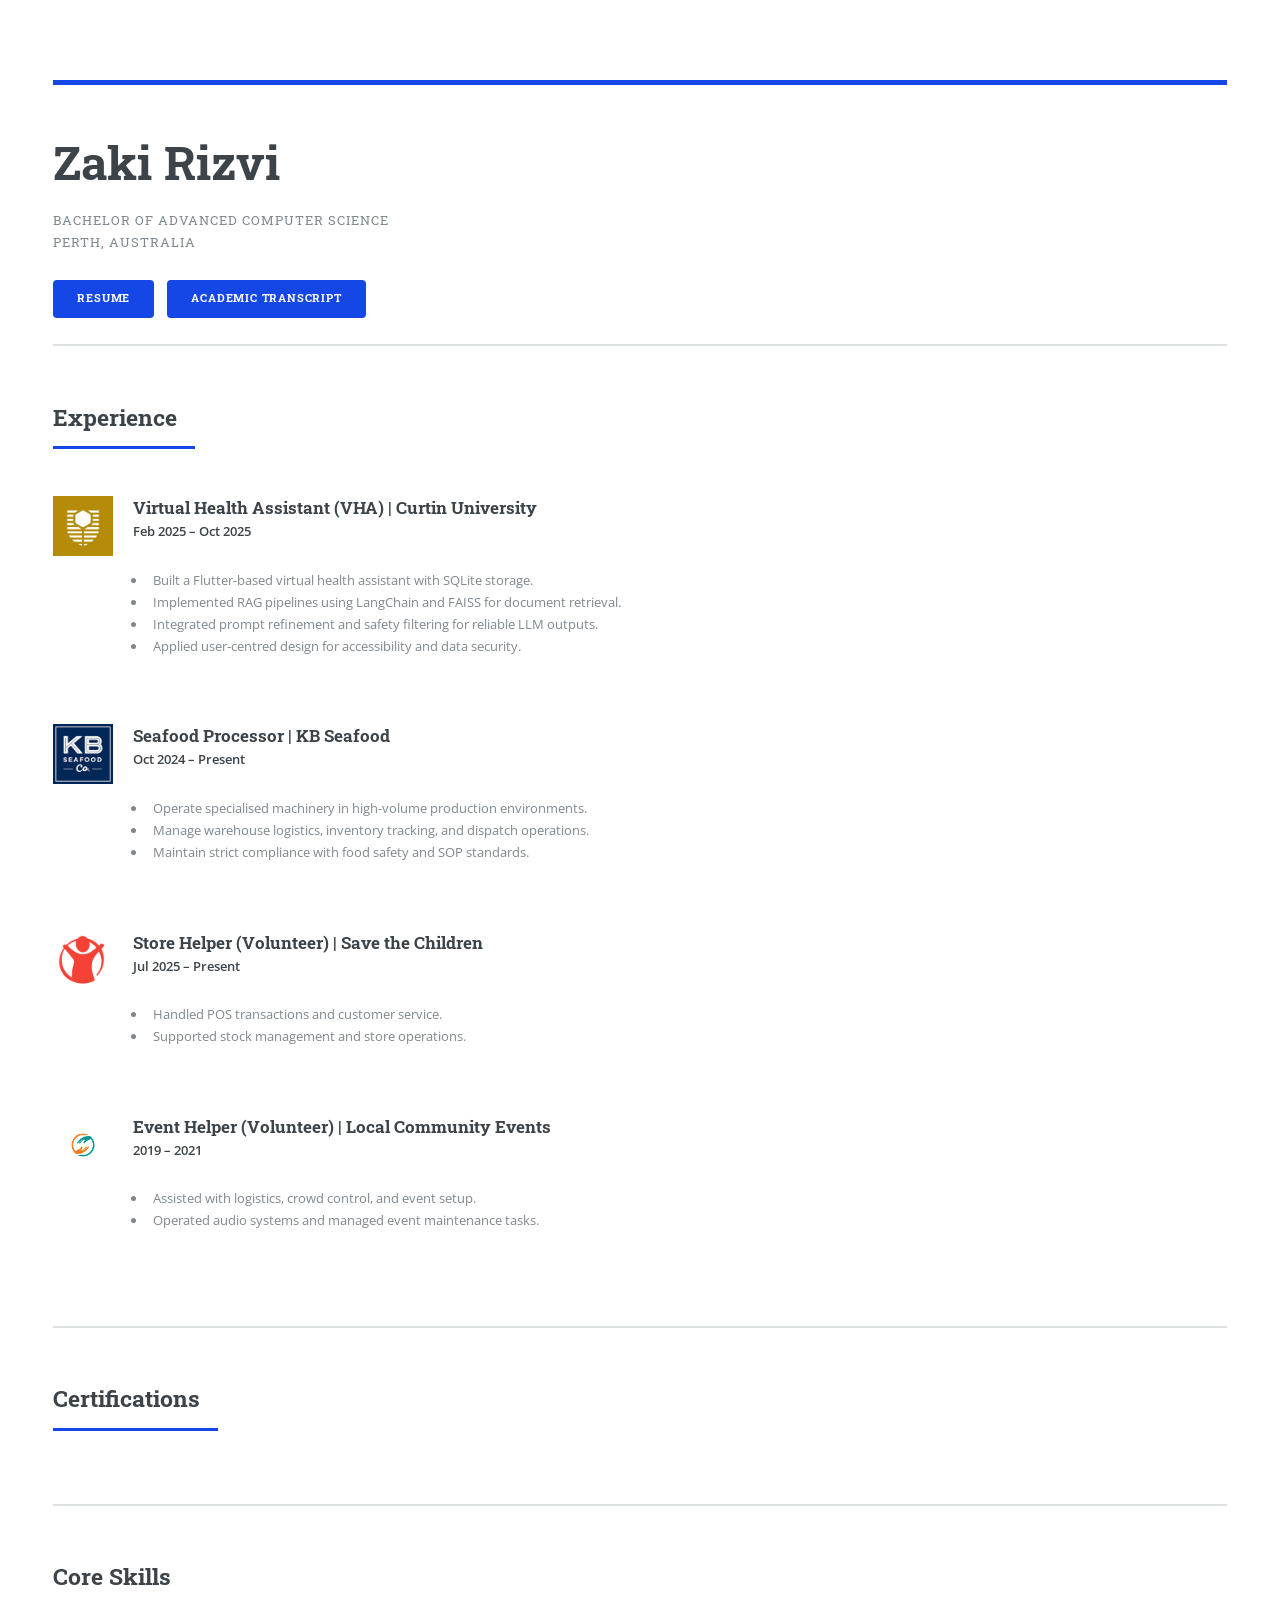
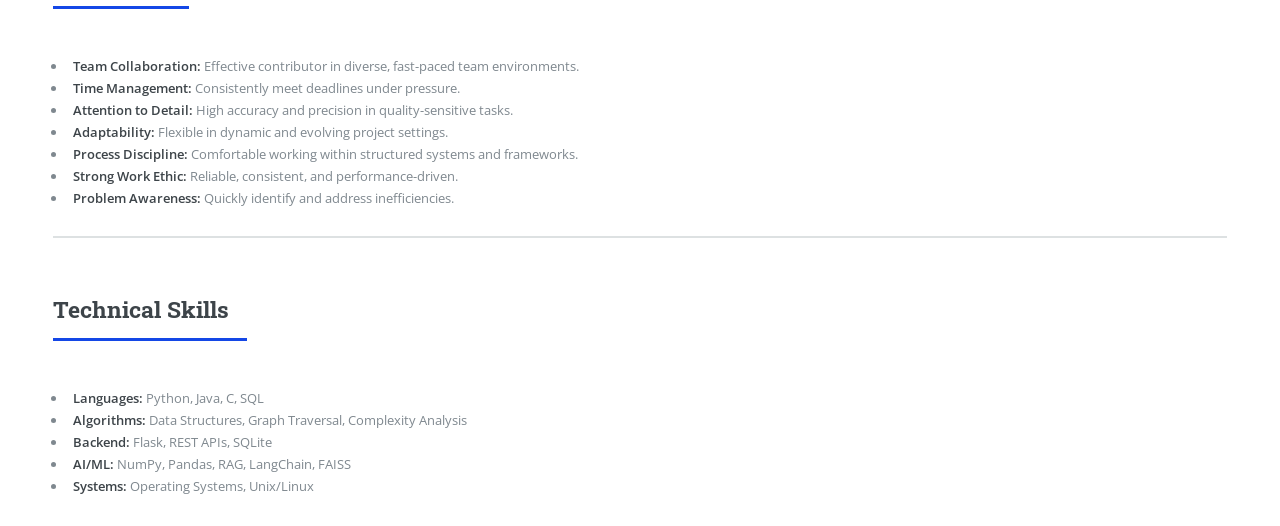
==== commit 019bcb0b: "Added Helper Logo" ====
--- a/index.html
+++ b/index.html
@@ -132,6 +132,9 @@
           </article>
 
           <article>
+              <div class="logo">
+              <img src="images/Helper_logo.jpg" alt="Helper logo">
+            </div>
             <div class="content">
               <h3>Event Helper (Volunteer) | Local Community Events</h3>
               <p><strong>2019 – 2021</strong></p>
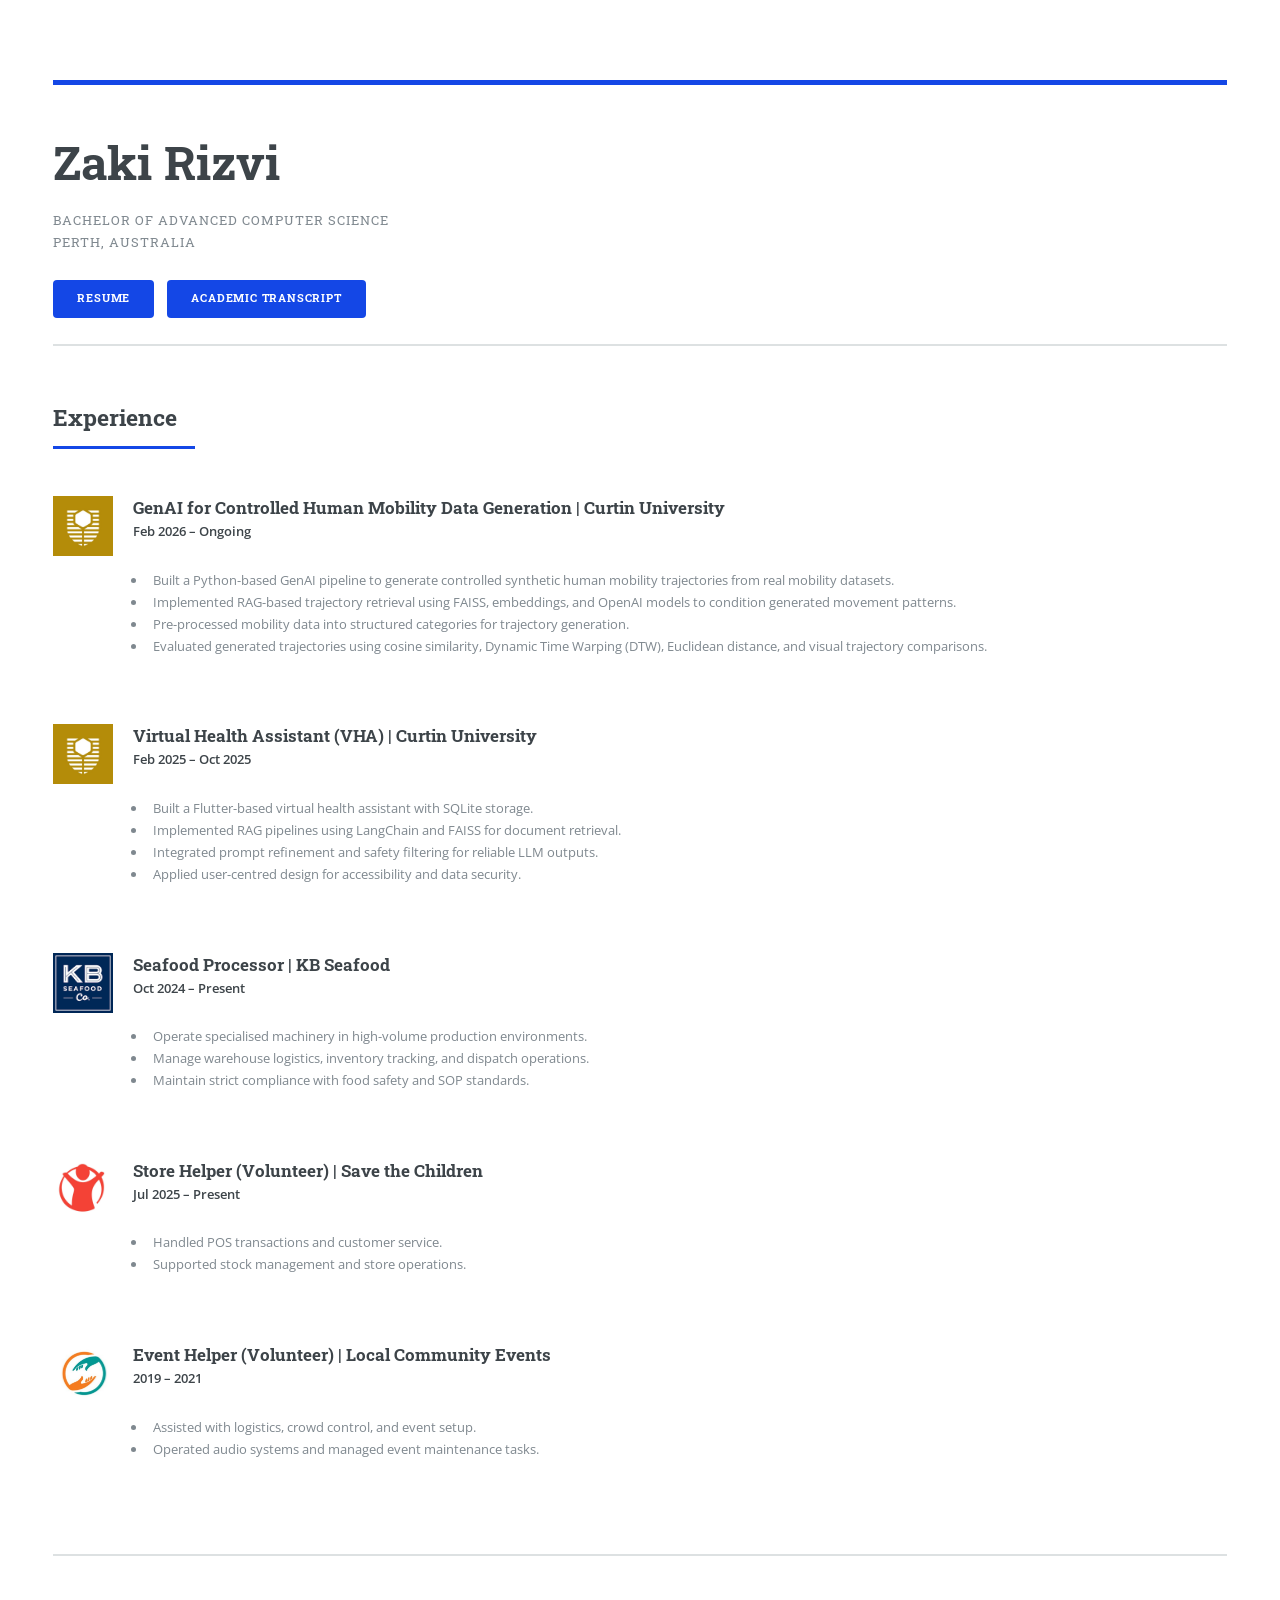
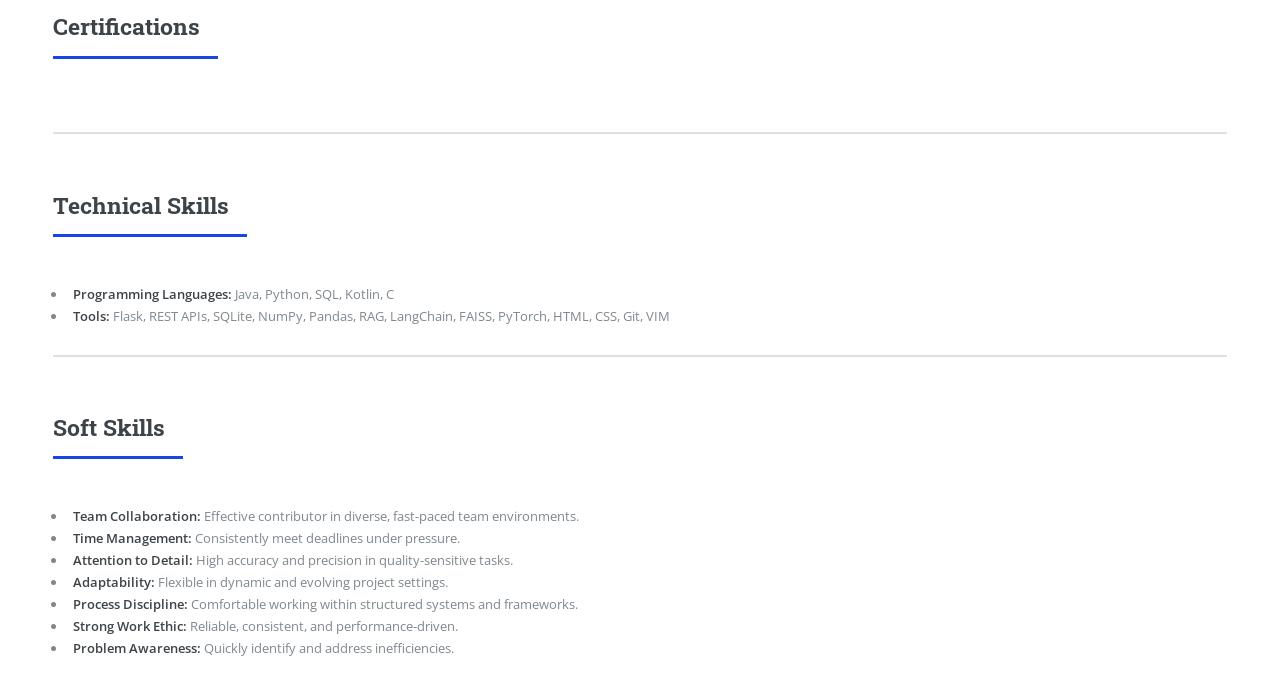
==== commit f92be36d: "Updated Website" ====
--- a/index.html
+++ b/index.html
@@ -91,6 +91,22 @@
               <img src="images/CurtinUni_logo.jpg" alt="Curtin University logo">
             </div>
             <div class="content">
+              <h3>GenAI for Controlled Human Mobility Data Generation | Curtin University</h3>
+              <p><strong>Feb 2026 – Ongoing</strong></p>
+              <ul>
+                <li>Built a Python-based GenAI pipeline to generate controlled synthetic human mobility trajectories from real mobility datasets.</li>
+                <li>Implemented RAG-based trajectory retrieval using FAISS, embeddings, and OpenAI models to condition generated movement patterns.</li>
+                <li>Pre-processed mobility data into structured categories for trajectory generation.</li>
+                <li>Evaluated generated trajectories using cosine similarity, Dynamic Time Warping (DTW), Euclidean distance, and visual trajectory comparisons.</li>
+              </ul>
+            </div>
+          </article>
+
+          <article>
+            <div class="logo">
+              <img src="images/CurtinUni_logo.jpg" alt="Curtin University logo">
+            </div>
+            <div class="content">
               <h3>Virtual Health Assistant (VHA) | Curtin University</h3>
               <p><strong>Feb 2025 – Oct 2025</strong></p>
               <ul>
@@ -159,10 +175,22 @@
         </div>
       </section>
 
-      <!-- Core Skills -->
-      <section>
-        <header class="major">
-          <h2>Core Skills</h2>
+      <!-- Technical Skills -->
+      <section>
+        <header class="major">
+          <h2>Technical Skills</h2>
+        </header>
+
+        <ul>
+          <li><strong>Programming Languages:</strong> Java, Python, SQL, Kotlin, C</li>
+          <li><strong>Tools:</strong> Flask, REST APIs, SQLite, NumPy, Pandas, RAG, LangChain, FAISS, PyTorch, HTML, CSS, Git, VIM</li>
+        </ul>
+      </section>
+
+      <!-- Soft Skills -->
+      <section>
+        <header class="major">
+          <h2>Soft Skills</h2>
         </header>
 
         <ul>
@@ -175,21 +203,6 @@
           <li><strong>Problem Awareness:</strong> Quickly identify and address inefficiencies.</li>
         </ul>
       </section>
-
-      <!-- Technical Skills -->
-      <section>
-        <header class="major">
-          <h2>Technical Skills</h2>
-        </header>
-
-        <ul>
-          <li><strong>Languages:</strong> Python, Java, C, SQL</li>
-          <li><strong>Algorithms:</strong> Data Structures, Graph Traversal, Complexity Analysis</li>
-          <li><strong>Backend:</strong> Flask, REST APIs, SQLite</li>
-          <li><strong>AI/ML:</strong> NumPy, Pandas, RAG, LangChain, FAISS</li>
-          <li><strong>Systems:</strong> Operating Systems, Unix/Linux</li>
-        </ul>
-      </section>
     </div>
   </div>
 
@@ -251,4 +264,4 @@
 </script>
 
 </body>
-</html>
+</html>
--- a/assets/css/main.css
+++ b/assets/css/main.css
@@ -3305,4 +3305,8 @@
   width: 60px;
   height: 60px;
   object-fit: contain;
+}
+
+.features article .logo img {
+  object-fit: cover;
 }
